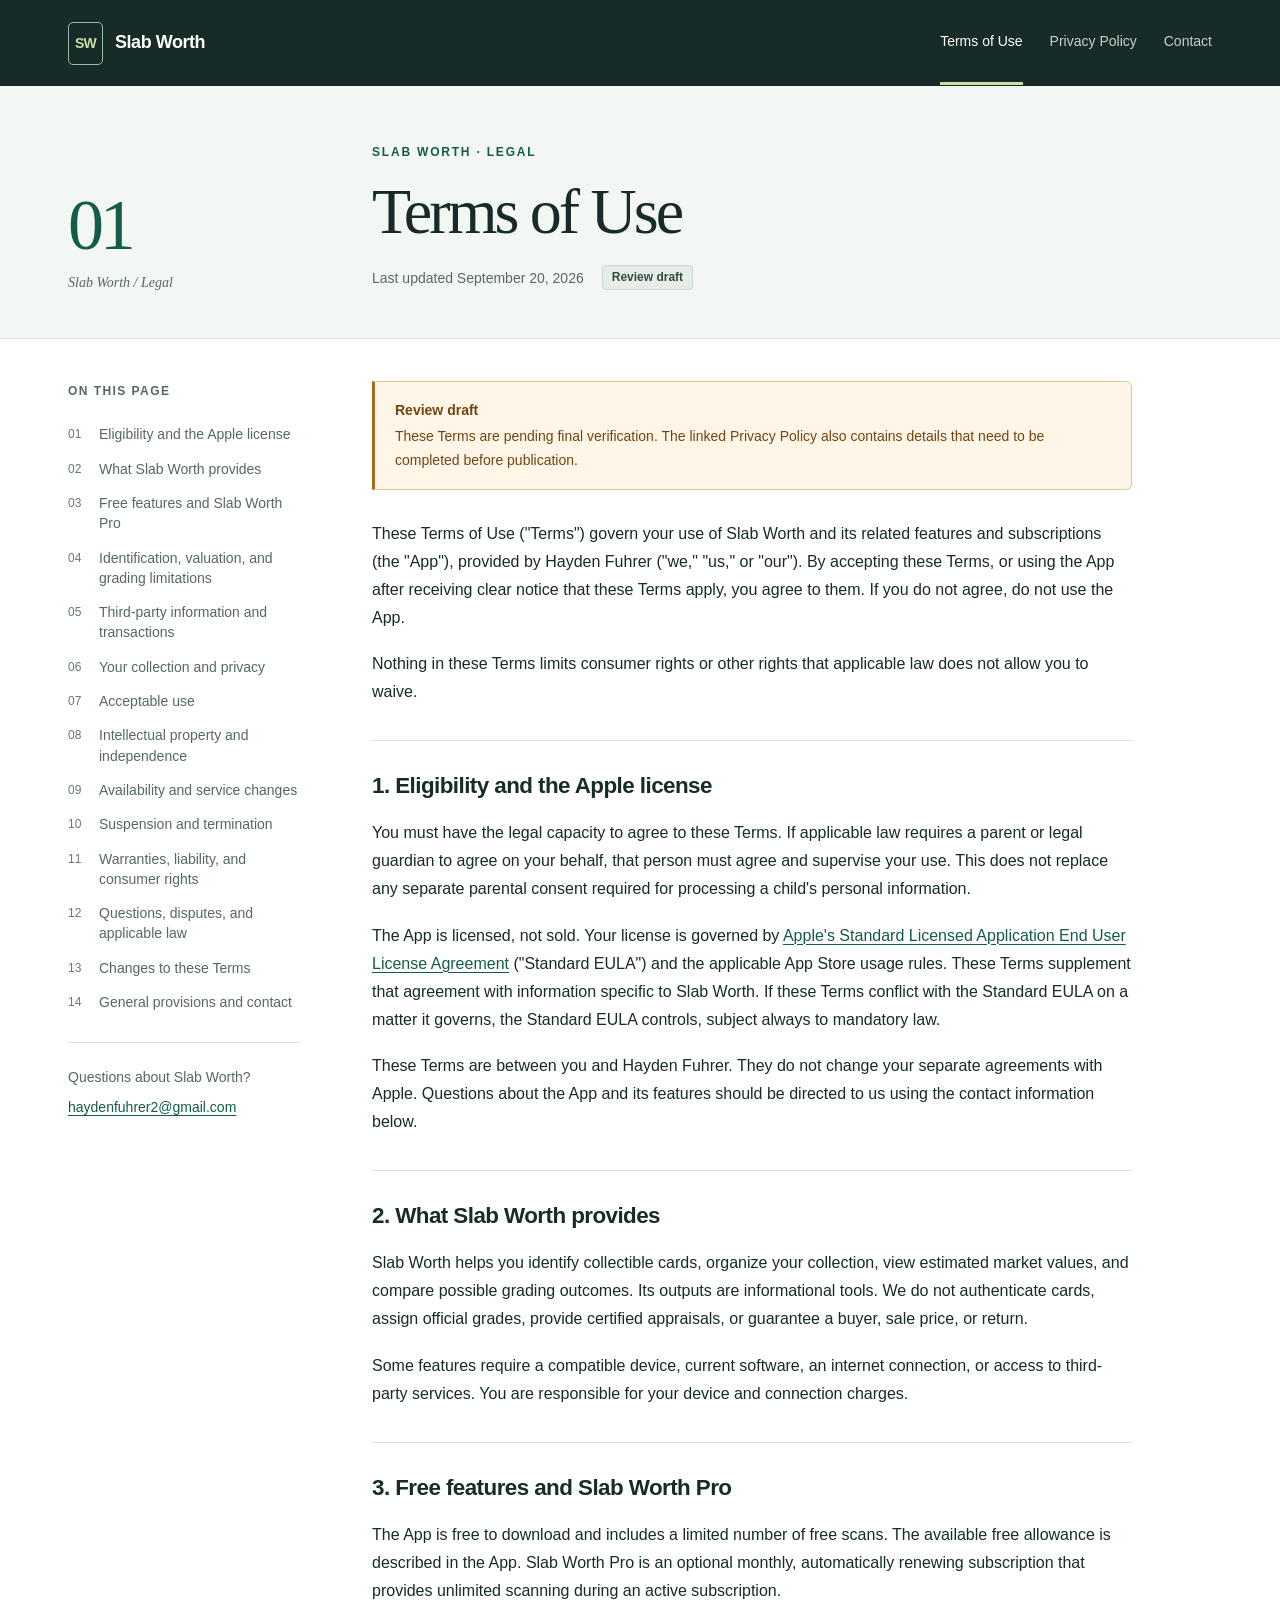
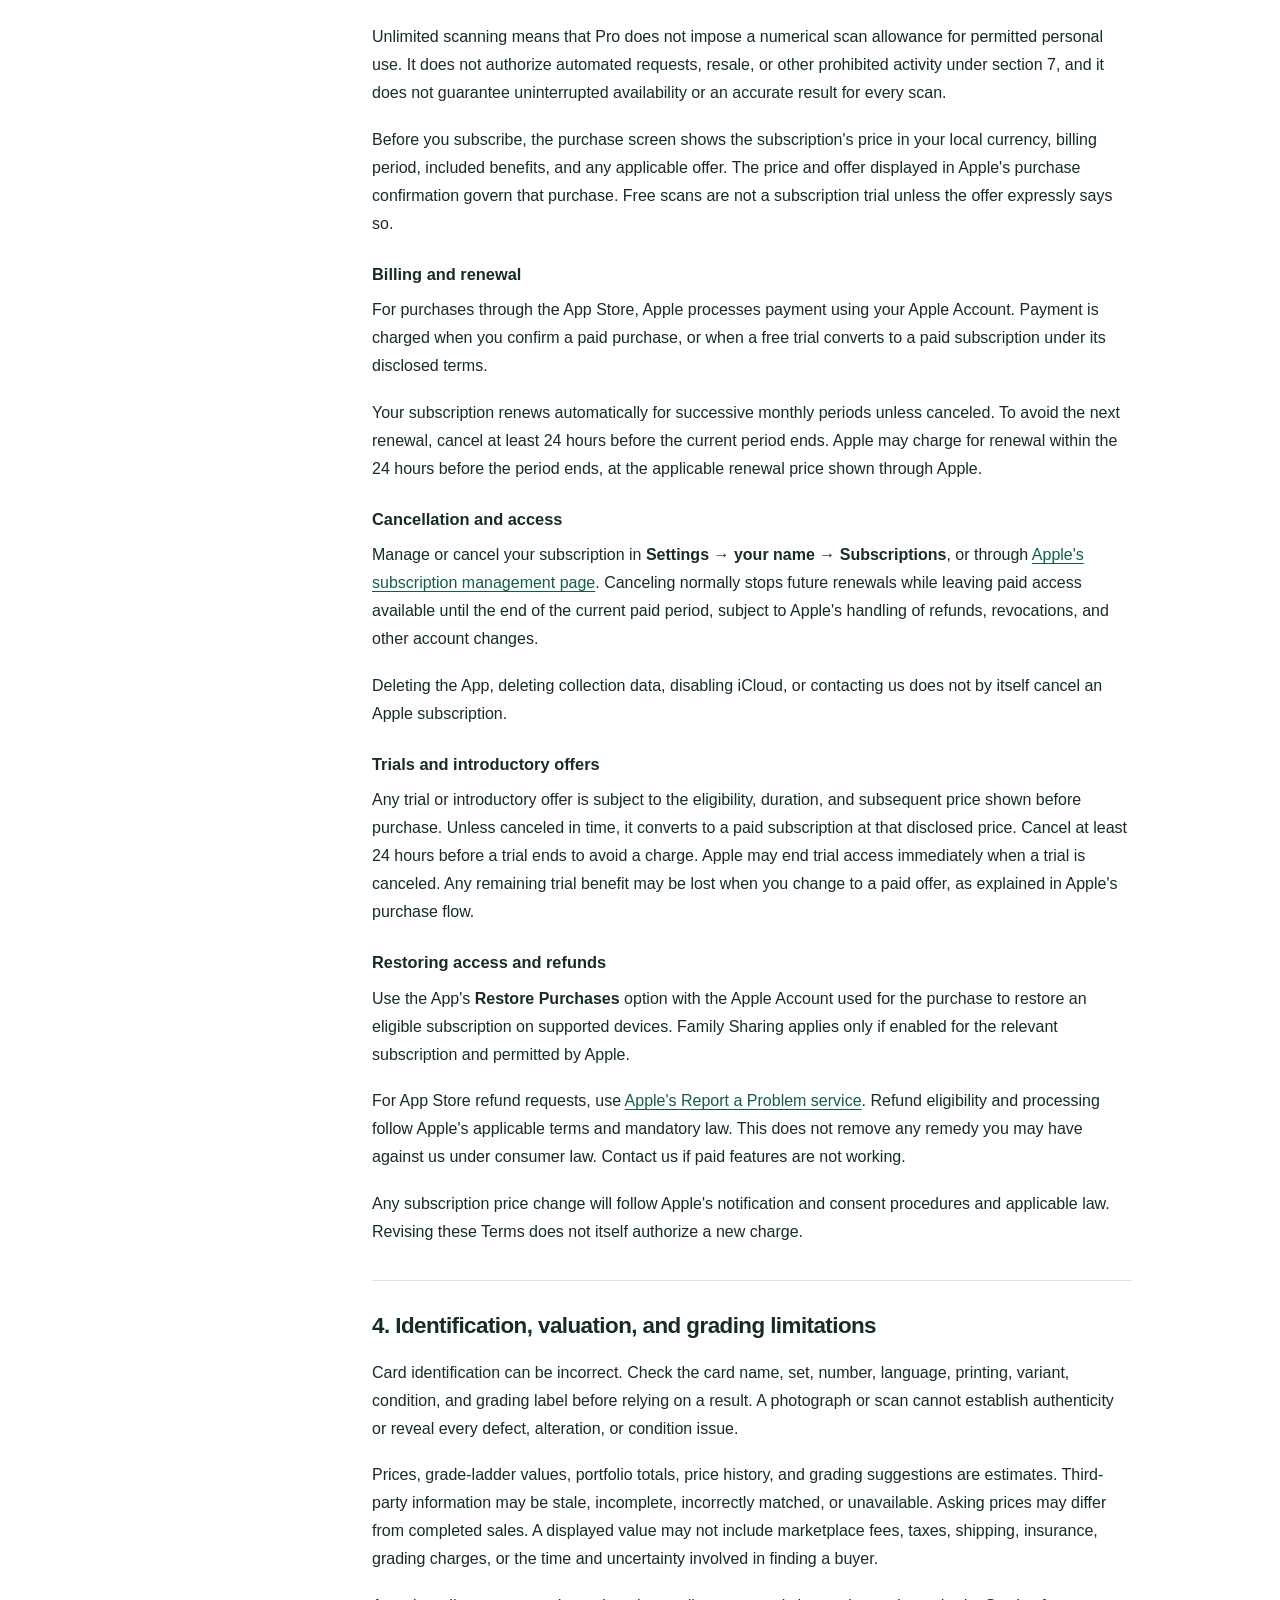
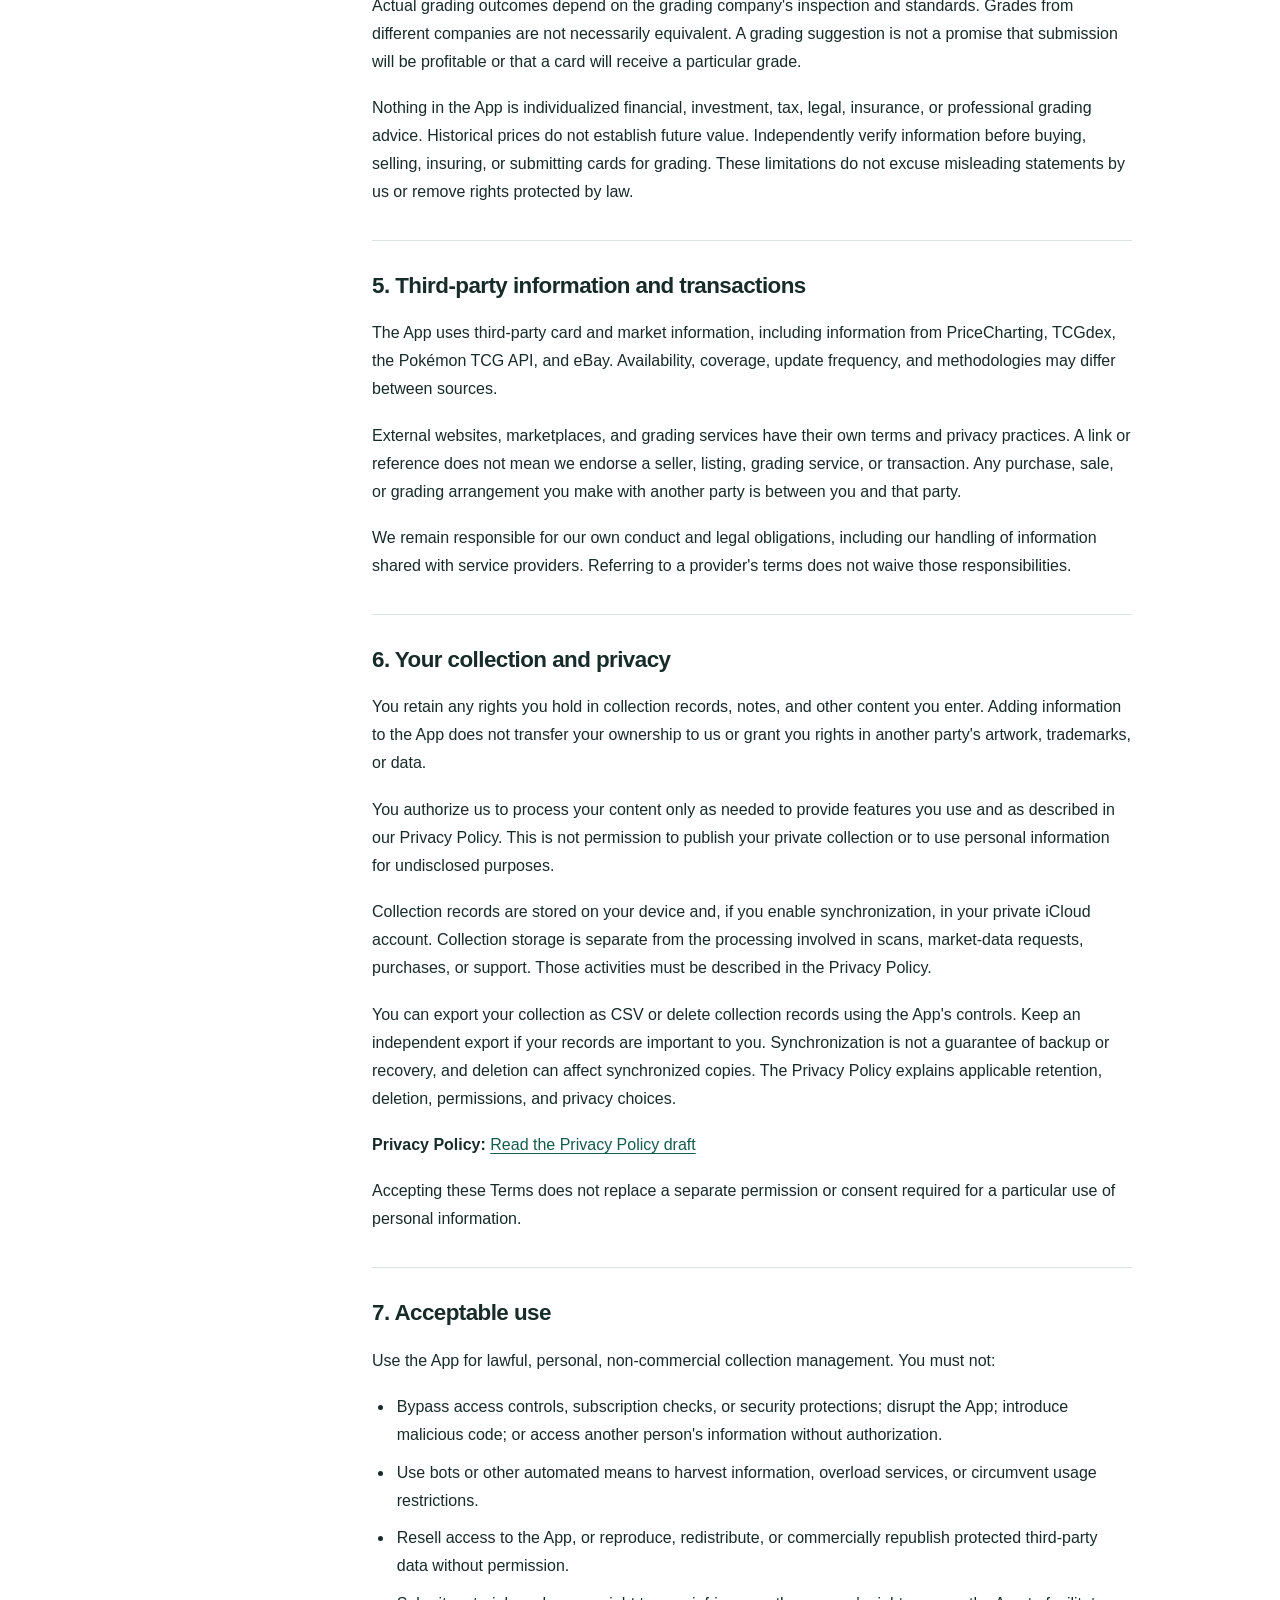
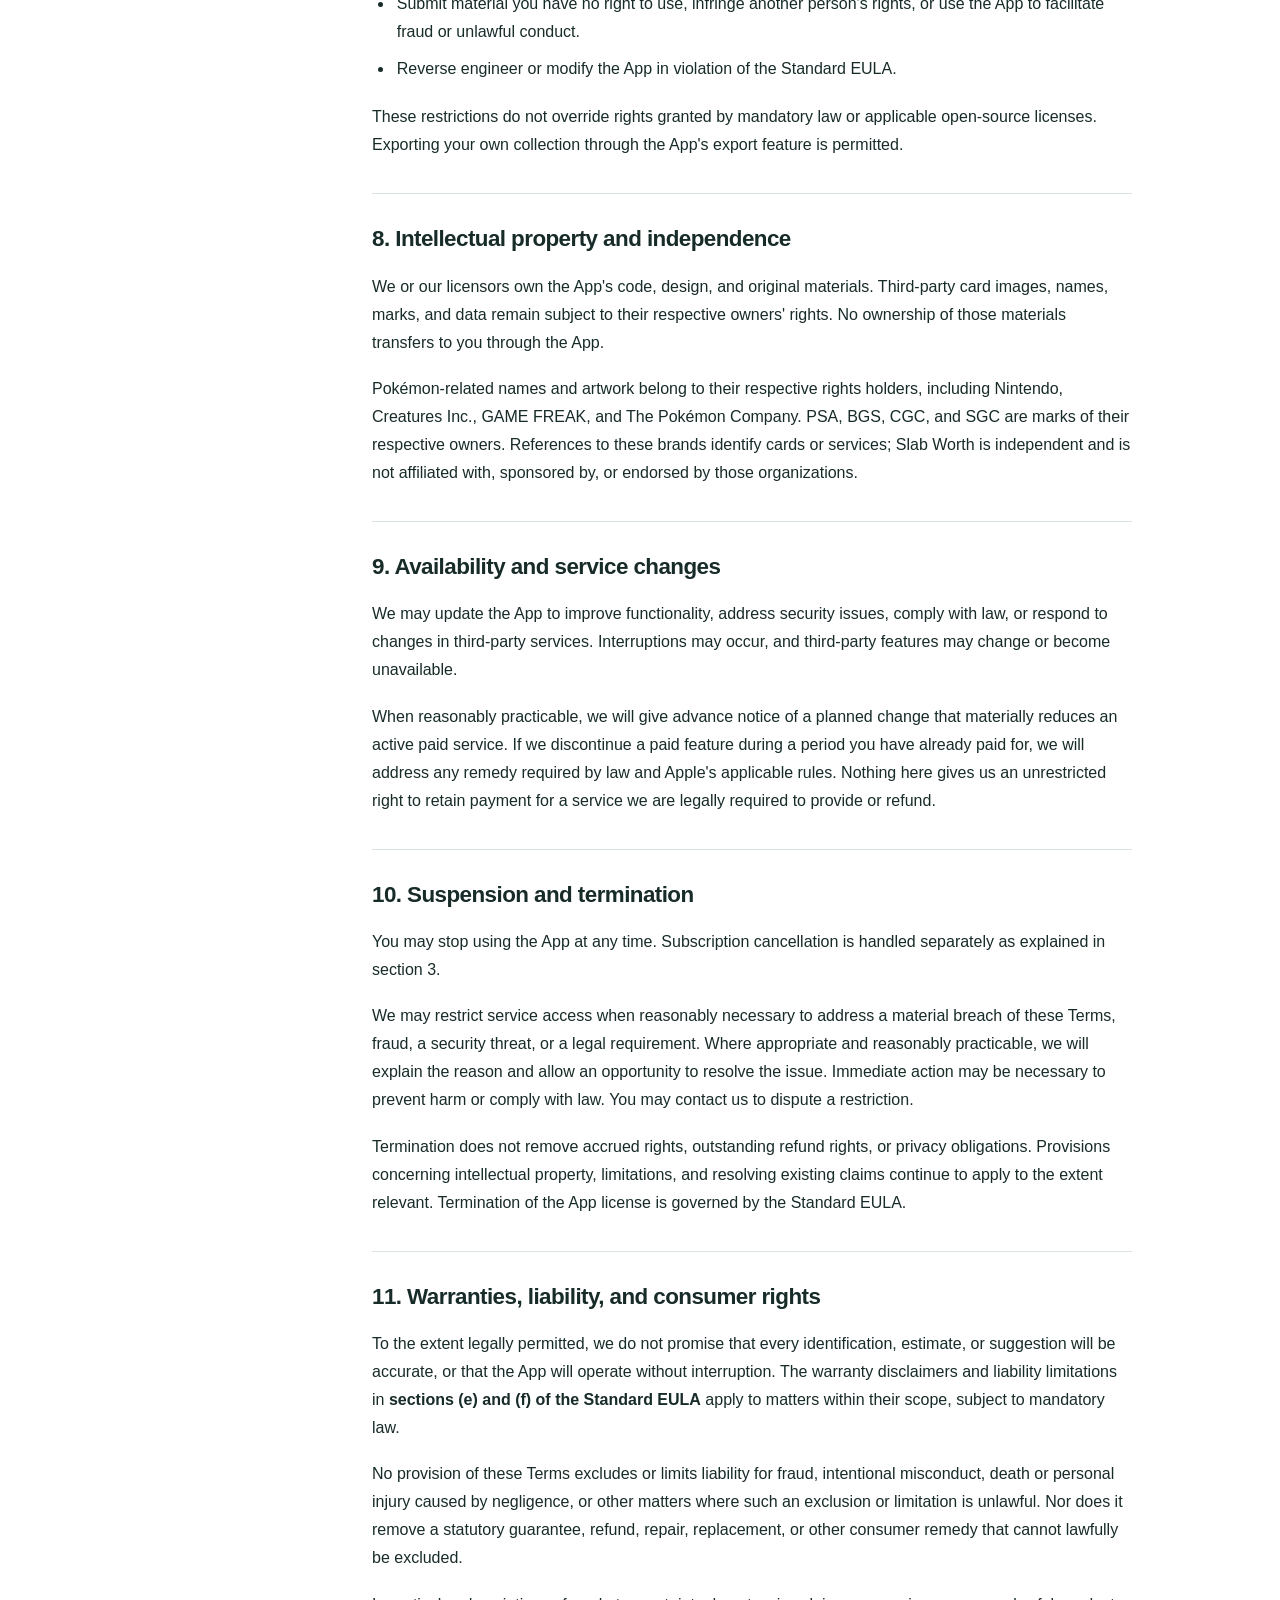
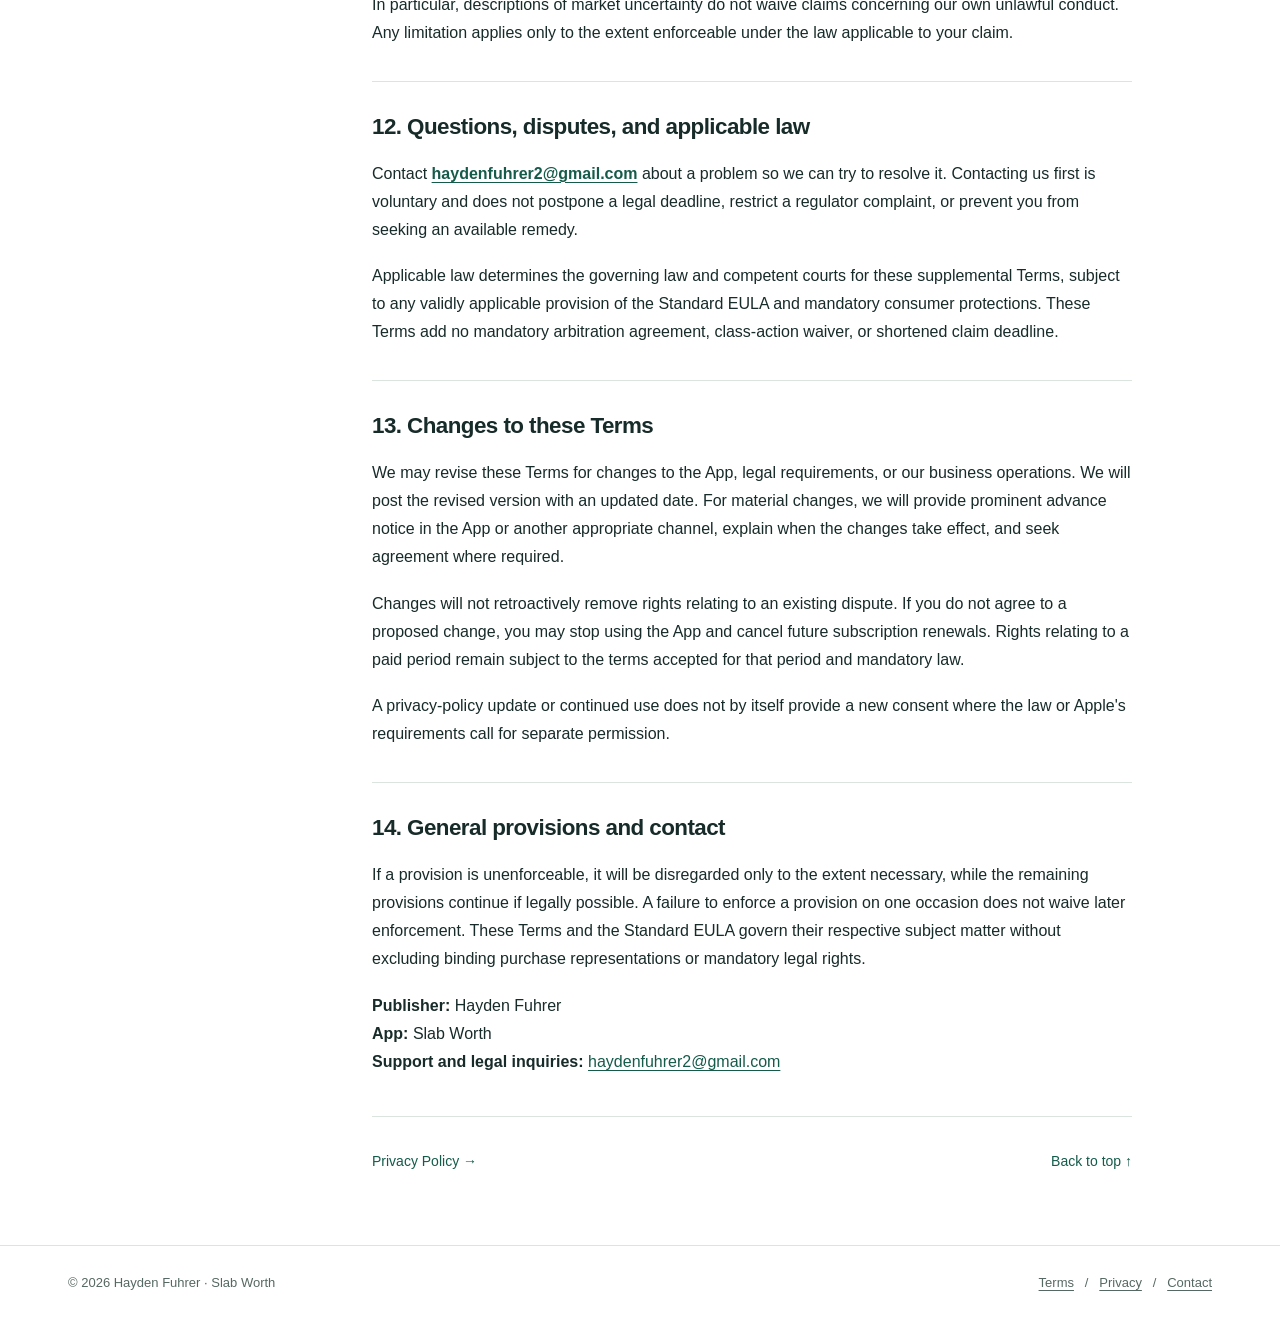
==== index.html @ dbf0f09d "Add files via upload" ====
<!doctype html>
<html lang="en">
<head>
  <meta charset="utf-8">
  <meta name="viewport" content="width=device-width, initial-scale=1">
  <meta name="description" content="Slab Worth Terms of Use — review draft. Read the app’s legal terms and privacy information.">
  <meta name="robots" content="noindex, follow">
  <meta name="theme-color" content="#172b29">
  <meta name="referrer" content="strict-origin-when-cross-origin">
  <title>Terms of Use · Slab Worth</title>
  <link rel="icon" type="image/svg+xml" href="data:image/svg+xml,%3Csvg%20xmlns%3D%22http%3A%2F%2Fwww.w3.org%2F2000%2Fsvg%22%20viewBox%3D%220%200%2064%2064%22%3E%3Crect%20width%3D%2264%22%20height%3D%2264%22%20rx%3D%2212%22%20fill%3D%22%23172b29%22%2F%3E%3Crect%20x%3D%2216%22%20y%3D%229%22%20width%3D%2232%22%20height%3D%2246%22%20rx%3D%225%22%20fill%3D%22none%22%20stroke%3D%22%23c5e1a4%22%20stroke-width%3D%223%22%2F%3E%3Cpath%20d%3D%22M25%2025h14M25%2032h14M25%2039h8%22%20stroke%3D%22%23c5e1a4%22%20stroke-width%3D%223%22%20stroke-linecap%3D%22round%22%2F%3E%3C%2Fsvg%3E">
  <link rel="stylesheet" href="styles.css">
</head>
<body id="top">
  <a class="skip" href="#document">Skip to document</a>
  <header class="topbar">
    <div class="shell">
      <a class="brand" href="index.html" aria-label="Slab Worth legal home"><span class="brand-mark" aria-hidden="true">SW</span>Slab Worth</a>
      <nav class="topnav" aria-label="Legal documents">
        <a href="index.html" aria-current="page">Terms of Use</a>
        <a href="privacy.html">Privacy Policy</a>
        <a href="mailto:haydenfuhrer2@gmail.com">Contact</a>
      </nav>
    </div>
  </header>
  <div class="masthead">
    <div class="shell">
      <div class="masthead-index" aria-hidden="true">01<span>Slab Worth / Legal</span></div>
      <div>
        <p class="eyebrow">Slab Worth · Legal</p>
        <h1>Terms of Use</h1>
        <div class="meta"><span>Last updated <time datetime="2026-09-20">September 20, 2026</time></span><span class="badge">Review draft</span></div>
      </div>
    </div>
  </div>
  <div class="shell layout">
    <aside class="sidebar" aria-label="Document navigation">
      <p class="side-title">On this page</p>
      <nav aria-label="Table of contents"><ol class="contents"><li><a href="#1-eligibility-and-the-apple-license"><span class="number">01</span><span>Eligibility and the Apple license</span></a></li><li><a href="#2-what-slab-worth-provides"><span class="number">02</span><span>What Slab Worth provides</span></a></li><li><a href="#3-free-features-and-slab-worth-pro"><span class="number">03</span><span>Free features and Slab Worth Pro</span></a></li><li><a href="#4-identification-valuation-and-grading-limitations"><span class="number">04</span><span>Identification, valuation, and grading limitations</span></a></li><li><a href="#5-third-party-information-and-transactions"><span class="number">05</span><span>Third-party information and transactions</span></a></li><li><a href="#6-your-collection-and-privacy"><span class="number">06</span><span>Your collection and privacy</span></a></li><li><a href="#7-acceptable-use"><span class="number">07</span><span>Acceptable use</span></a></li><li><a href="#8-intellectual-property-and-independence"><span class="number">08</span><span>Intellectual property and independence</span></a></li><li><a href="#9-availability-and-service-changes"><span class="number">09</span><span>Availability and service changes</span></a></li><li><a href="#10-suspension-and-termination"><span class="number">10</span><span>Suspension and termination</span></a></li><li><a href="#11-warranties-liability-and-consumer-rights"><span class="number">11</span><span>Warranties, liability, and consumer rights</span></a></li><li><a href="#12-questions-disputes-and-applicable-law"><span class="number">12</span><span>Questions, disputes, and applicable law</span></a></li><li><a href="#13-changes-to-these-terms"><span class="number">13</span><span>Changes to these Terms</span></a></li><li><a href="#14-general-provisions-and-contact"><span class="number">14</span><span>General provisions and contact</span></a></li></ol></nav>
      <div class="side-contact"><p>Questions about Slab Worth?</p><a href="mailto:haydenfuhrer2@gmail.com">haydenfuhrer2@gmail.com</a></div>
    </aside>
    <main class="document" id="document" tabindex="-1">
      <div class="notice" role="note"><strong>Review draft</strong>These Terms are pending final verification. The linked Privacy Policy also contains details that need to be completed before publication.</div>
      <details class="mobile-contents"><summary>On this page</summary><nav aria-label="Mobile table of contents"><ol class="contents"><li><a href="#1-eligibility-and-the-apple-license"><span class="number">01</span><span>Eligibility and the Apple license</span></a></li><li><a href="#2-what-slab-worth-provides"><span class="number">02</span><span>What Slab Worth provides</span></a></li><li><a href="#3-free-features-and-slab-worth-pro"><span class="number">03</span><span>Free features and Slab Worth Pro</span></a></li><li><a href="#4-identification-valuation-and-grading-limitations"><span class="number">04</span><span>Identification, valuation, and grading limitations</span></a></li><li><a href="#5-third-party-information-and-transactions"><span class="number">05</span><span>Third-party information and transactions</span></a></li><li><a href="#6-your-collection-and-privacy"><span class="number">06</span><span>Your collection and privacy</span></a></li><li><a href="#7-acceptable-use"><span class="number">07</span><span>Acceptable use</span></a></li><li><a href="#8-intellectual-property-and-independence"><span class="number">08</span><span>Intellectual property and independence</span></a></li><li><a href="#9-availability-and-service-changes"><span class="number">09</span><span>Availability and service changes</span></a></li><li><a href="#10-suspension-and-termination"><span class="number">10</span><span>Suspension and termination</span></a></li><li><a href="#11-warranties-liability-and-consumer-rights"><span class="number">11</span><span>Warranties, liability, and consumer rights</span></a></li><li><a href="#12-questions-disputes-and-applicable-law"><span class="number">12</span><span>Questions, disputes, and applicable law</span></a></li><li><a href="#13-changes-to-these-terms"><span class="number">13</span><span>Changes to these Terms</span></a></li><li><a href="#14-general-provisions-and-contact"><span class="number">14</span><span>General provisions and contact</span></a></li></ol></nav></details>
      <p>These Terms of Use (&quot;Terms&quot;) govern your use of Slab Worth and its related features and subscriptions (the &quot;App&quot;), provided by Hayden Fuhrer (&quot;we,&quot; &quot;us,&quot; or &quot;our&quot;). By accepting these Terms, or using the App after receiving clear notice that these Terms apply, you agree to them. If you do not agree, do not use the App.</p>
<p>Nothing in these Terms limits consumer rights or other rights that applicable law does not allow you to waive.</p>
<h2 id="1-eligibility-and-the-apple-license">1. Eligibility and the Apple license</h2>
<p>You must have the legal capacity to agree to these Terms. If applicable law requires a parent or legal guardian to agree on your behalf, that person must agree and supervise your use. This does not replace any separate parental consent required for processing a child&#x27;s personal information.</p>
<p>The App is licensed, not sold. Your license is governed by <a href="https://www.apple.com/legal/internet-services/itunes/dev/stdeula/">Apple&#x27;s Standard Licensed Application End User License Agreement</a> (&quot;Standard EULA&quot;) and the applicable App Store usage rules. These Terms supplement that agreement with information specific to Slab Worth. If these Terms conflict with the Standard EULA on a matter it governs, the Standard EULA controls, subject always to mandatory law.</p>
<p>These Terms are between you and Hayden Fuhrer. They do not change your separate agreements with Apple. Questions about the App and its features should be directed to us using the contact information below.</p>
<h2 id="2-what-slab-worth-provides">2. What Slab Worth provides</h2>
<p>Slab Worth helps you identify collectible cards, organize your collection, view estimated market values, and compare possible grading outcomes. Its outputs are informational tools. We do not authenticate cards, assign official grades, provide certified appraisals, or guarantee a buyer, sale price, or return.</p>
<p>Some features require a compatible device, current software, an internet connection, or access to third-party services. You are responsible for your device and connection charges.</p>
<h2 id="3-free-features-and-slab-worth-pro">3. Free features and Slab Worth Pro</h2>
<p>The App is free to download and includes a limited number of free scans. The available free allowance is described in the App. Slab Worth Pro is an optional monthly, automatically renewing subscription that provides unlimited scanning during an active subscription.</p>
<p>Unlimited scanning means that Pro does not impose a numerical scan allowance for permitted personal use. It does not authorize automated requests, resale, or other prohibited activity under section 7, and it does not guarantee uninterrupted availability or an accurate result for every scan.</p>
<p>Before you subscribe, the purchase screen shows the subscription&#x27;s price in your local currency, billing period, included benefits, and any applicable offer. The price and offer displayed in Apple&#x27;s purchase confirmation govern that purchase. Free scans are not a subscription trial unless the offer expressly says so.</p>
<h3>Billing and renewal</h3>
<p>For purchases through the App Store, Apple processes payment using your Apple Account. Payment is charged when you confirm a paid purchase, or when a free trial converts to a paid subscription under its disclosed terms.</p>
<p>Your subscription renews automatically for successive monthly periods unless canceled. To avoid the next renewal, cancel at least 24 hours before the current period ends. Apple may charge for renewal within the 24 hours before the period ends, at the applicable renewal price shown through Apple.</p>
<h3>Cancellation and access</h3>
<p>Manage or cancel your subscription in <strong>Settings → your name → Subscriptions</strong>, or through <a href="https://apps.apple.com/account/subscriptions">Apple&#x27;s subscription management page</a>. Canceling normally stops future renewals while leaving paid access available until the end of the current paid period, subject to Apple&#x27;s handling of refunds, revocations, and other account changes.</p>
<p>Deleting the App, deleting collection data, disabling iCloud, or contacting us does not by itself cancel an Apple subscription.</p>
<h3>Trials and introductory offers</h3>
<p>Any trial or introductory offer is subject to the eligibility, duration, and subsequent price shown before purchase. Unless canceled in time, it converts to a paid subscription at that disclosed price. Cancel at least 24 hours before a trial ends to avoid a charge. Apple may end trial access immediately when a trial is canceled. Any remaining trial benefit may be lost when you change to a paid offer, as explained in Apple&#x27;s purchase flow.</p>
<h3>Restoring access and refunds</h3>
<p>Use the App&#x27;s <strong>Restore Purchases</strong> option with the Apple Account used for the purchase to restore an eligible subscription on supported devices. Family Sharing applies only if enabled for the relevant subscription and permitted by Apple.</p>
<p>For App Store refund requests, use <a href="https://reportaproblem.apple.com/">Apple&#x27;s Report a Problem service</a>. Refund eligibility and processing follow Apple&#x27;s applicable terms and mandatory law. This does not remove any remedy you may have against us under consumer law. Contact us if paid features are not working.</p>
<p>Any subscription price change will follow Apple&#x27;s notification and consent procedures and applicable law. Revising these Terms does not itself authorize a new charge.</p>
<h2 id="4-identification-valuation-and-grading-limitations">4. Identification, valuation, and grading limitations</h2>
<p>Card identification can be incorrect. Check the card name, set, number, language, printing, variant, condition, and grading label before relying on a result. A photograph or scan cannot establish authenticity or reveal every defect, alteration, or condition issue.</p>
<p>Prices, grade-ladder values, portfolio totals, price history, and grading suggestions are estimates. Third-party information may be stale, incomplete, incorrectly matched, or unavailable. Asking prices may differ from completed sales. A displayed value may not include marketplace fees, taxes, shipping, insurance, grading charges, or the time and uncertainty involved in finding a buyer.</p>
<p>Actual grading outcomes depend on the grading company&#x27;s inspection and standards. Grades from different companies are not necessarily equivalent. A grading suggestion is not a promise that submission will be profitable or that a card will receive a particular grade.</p>
<p>Nothing in the App is individualized financial, investment, tax, legal, insurance, or professional grading advice. Historical prices do not establish future value. Independently verify information before buying, selling, insuring, or submitting cards for grading. These limitations do not excuse misleading statements by us or remove rights protected by law.</p>
<h2 id="5-third-party-information-and-transactions">5. Third-party information and transactions</h2>
<p>The App uses third-party card and market information, including information from PriceCharting, TCGdex, the Pokémon TCG API, and eBay. Availability, coverage, update frequency, and methodologies may differ between sources.</p>
<p>External websites, marketplaces, and grading services have their own terms and privacy practices. A link or reference does not mean we endorse a seller, listing, grading service, or transaction. Any purchase, sale, or grading arrangement you make with another party is between you and that party.</p>
<p>We remain responsible for our own conduct and legal obligations, including our handling of information shared with service providers. Referring to a provider&#x27;s terms does not waive those responsibilities.</p>
<h2 id="6-your-collection-and-privacy">6. Your collection and privacy</h2>
<p>You retain any rights you hold in collection records, notes, and other content you enter. Adding information to the App does not transfer your ownership to us or grant you rights in another party&#x27;s artwork, trademarks, or data.</p>
<p>You authorize us to process your content only as needed to provide features you use and as described in our Privacy Policy. This is not permission to publish your private collection or to use personal information for undisclosed purposes.</p>
<p>Collection records are stored on your device and, if you enable synchronization, in your private iCloud account. Collection storage is separate from the processing involved in scans, market-data requests, purchases, or support. Those activities must be described in the Privacy Policy.</p>
<p>You can export your collection as CSV or delete collection records using the App&#x27;s controls. Keep an independent export if your records are important to you. Synchronization is not a guarantee of backup or recovery, and deletion can affect synchronized copies. The Privacy Policy explains applicable retention, deletion, permissions, and privacy choices.</p>
<p><strong>Privacy Policy:</strong> <a href="privacy.html">Read the Privacy Policy draft</a></p>
<p>Accepting these Terms does not replace a separate permission or consent required for a particular use of personal information.</p>
<h2 id="7-acceptable-use">7. Acceptable use</h2>
<p>Use the App for lawful, personal, non-commercial collection management. You must not:</p>
<ul>
<li>Bypass access controls, subscription checks, or security protections; disrupt the App; introduce malicious code; or access another person&#x27;s information without authorization.</li>
<li>Use bots or other automated means to harvest information, overload services, or circumvent usage restrictions.</li>
<li>Resell access to the App, or reproduce, redistribute, or commercially republish protected third-party data without permission.</li>
<li>Submit material you have no right to use, infringe another person&#x27;s rights, or use the App to facilitate fraud or unlawful conduct.</li>
<li>Reverse engineer or modify the App in violation of the Standard EULA.</li>
</ul>
<p>These restrictions do not override rights granted by mandatory law or applicable open-source licenses. Exporting your own collection through the App&#x27;s export feature is permitted.</p>
<h2 id="8-intellectual-property-and-independence">8. Intellectual property and independence</h2>
<p>We or our licensors own the App&#x27;s code, design, and original materials. Third-party card images, names, marks, and data remain subject to their respective owners&#x27; rights. No ownership of those materials transfers to you through the App.</p>
<p>Pokémon-related names and artwork belong to their respective rights holders, including Nintendo, Creatures Inc., GAME FREAK, and The Pokémon Company. PSA, BGS, CGC, and SGC are marks of their respective owners. References to these brands identify cards or services; Slab Worth is independent and is not affiliated with, sponsored by, or endorsed by those organizations.</p>
<h2 id="9-availability-and-service-changes">9. Availability and service changes</h2>
<p>We may update the App to improve functionality, address security issues, comply with law, or respond to changes in third-party services. Interruptions may occur, and third-party features may change or become unavailable.</p>
<p>When reasonably practicable, we will give advance notice of a planned change that materially reduces an active paid service. If we discontinue a paid feature during a period you have already paid for, we will address any remedy required by law and Apple&#x27;s applicable rules. Nothing here gives us an unrestricted right to retain payment for a service we are legally required to provide or refund.</p>
<h2 id="10-suspension-and-termination">10. Suspension and termination</h2>
<p>You may stop using the App at any time. Subscription cancellation is handled separately as explained in section 3.</p>
<p>We may restrict service access when reasonably necessary to address a material breach of these Terms, fraud, a security threat, or a legal requirement. Where appropriate and reasonably practicable, we will explain the reason and allow an opportunity to resolve the issue. Immediate action may be necessary to prevent harm or comply with law. You may contact us to dispute a restriction.</p>
<p>Termination does not remove accrued rights, outstanding refund rights, or privacy obligations. Provisions concerning intellectual property, limitations, and resolving existing claims continue to apply to the extent relevant. Termination of the App license is governed by the Standard EULA.</p>
<h2 id="11-warranties-liability-and-consumer-rights">11. Warranties, liability, and consumer rights</h2>
<p>To the extent legally permitted, we do not promise that every identification, estimate, or suggestion will be accurate, or that the App will operate without interruption. The warranty disclaimers and liability limitations in <strong>sections (e) and (f) of the Standard EULA</strong> apply to matters within their scope, subject to mandatory law.</p>
<p>No provision of these Terms excludes or limits liability for fraud, intentional misconduct, death or personal injury caused by negligence, or other matters where such an exclusion or limitation is unlawful. Nor does it remove a statutory guarantee, refund, repair, replacement, or other consumer remedy that cannot lawfully be excluded.</p>
<p>In particular, descriptions of market uncertainty do not waive claims concerning our own unlawful conduct. Any limitation applies only to the extent enforceable under the law applicable to your claim.</p>
<h2 id="12-questions-disputes-and-applicable-law">12. Questions, disputes, and applicable law</h2>
<p>Contact <strong><a href="mailto:haydenfuhrer2@gmail.com">haydenfuhrer2@gmail.com</a></strong> about a problem so we can try to resolve it. Contacting us first is voluntary and does not postpone a legal deadline, restrict a regulator complaint, or prevent you from seeking an available remedy.</p>
<p>Applicable law determines the governing law and competent courts for these supplemental Terms, subject to any validly applicable provision of the Standard EULA and mandatory consumer protections. These Terms add no mandatory arbitration agreement, class-action waiver, or shortened claim deadline.</p>
<h2 id="13-changes-to-these-terms">13. Changes to these Terms</h2>
<p>We may revise these Terms for changes to the App, legal requirements, or our business operations. We will post the revised version with an updated date. For material changes, we will provide prominent advance notice in the App or another appropriate channel, explain when the changes take effect, and seek agreement where required.</p>
<p>Changes will not retroactively remove rights relating to an existing dispute. If you do not agree to a proposed change, you may stop using the App and cancel future subscription renewals. Rights relating to a paid period remain subject to the terms accepted for that period and mandatory law.</p>
<p>A privacy-policy update or continued use does not by itself provide a new consent where the law or Apple&#x27;s requirements call for separate permission.</p>
<h2 id="14-general-provisions-and-contact">14. General provisions and contact</h2>
<p>If a provision is unenforceable, it will be disregarded only to the extent necessary, while the remaining provisions continue if legally possible. A failure to enforce a provision on one occasion does not waive later enforcement. These Terms and the Standard EULA govern their respective subject matter without excluding binding purchase representations or mandatory legal rights.</p>
<p><strong>Publisher:</strong> Hayden Fuhrer<br> <strong>App:</strong> Slab Worth<br> <strong>Support and legal inquiries:</strong> <a href="mailto:haydenfuhrer2@gmail.com">haydenfuhrer2@gmail.com</a></p>
      <div class="page-end"><a href="privacy.html">Privacy Policy →</a><a href="#top">Back to top ↑</a></div>
    </main>
  </div>
  <footer><div class="shell"><span>© 2026 Hayden Fuhrer · Slab Worth</span><span><a href="index.html">Terms</a> &nbsp; / &nbsp; <a href="privacy.html">Privacy</a> &nbsp; / &nbsp; <a href="mailto:haydenfuhrer2@gmail.com">Contact</a></span></div></footer>
</body>
</html>
---- styles.css ----
:root { color-scheme: light; --ink:#172b29; --green:#155b49; --muted:#566863; --line:#dce4df; --paper:#fff; --soft:#f3f7f4; --amber:#744311; --amber-bg:#fff6e8; }
* { box-sizing:border-box; }
html { scroll-behavior:smooth; scroll-padding-top:2rem; }
body { margin:0; background:var(--paper); color:var(--ink); font-family:-apple-system,BlinkMacSystemFont,"Segoe UI",sans-serif; font-size:1rem; line-height:1.75; -webkit-font-smoothing:antialiased; }
a { color:var(--green); text-underline-offset:.2em; text-decoration-thickness:1px; }
a:hover { text-decoration-thickness:2px; }
a:focus-visible,summary:focus-visible { outline:3px solid #bc721b; outline-offset:5px; border-radius:2px; }
.skip { position:fixed; top:-8rem; left:1rem; padding:.65rem 1rem; background:white; z-index:10; }
.skip:focus { top:1rem; }
.shell { max-width:1240px; padding:0 48px; margin:0 auto; }
.topbar { background:var(--ink); color:#fff; }
.topbar .shell { display:flex; align-items:center; justify-content:space-between; gap:2rem; min-height:86px; }
.brand { display:inline-flex; align-items:center; gap:12px; color:white; font-size:1.125rem; font-weight:650; letter-spacing:-.025em; text-decoration:none; }
.brand-mark { display:grid; place-items:center; width:35px; height:43px; border:1px solid #9abbab; border-radius:5px; color:#c5e1a4; font-size:.875rem; letter-spacing:-.06em; font-weight:750; }
.topnav { display:flex; flex-wrap:wrap; align-items:center; gap:27px; }
.topnav a { padding:28px 0; color:#c4d3cd; font-size:.875rem; text-decoration:none; border-bottom:3px solid transparent; }
.topnav a:hover { color:white; }
.topnav a[aria-current=page] { color:white; border-bottom-color:#c5e1a4; }
.masthead { border-bottom:1px solid var(--line); background:var(--soft); }
.masthead .shell { display:grid; grid-template-columns:240px minmax(0,1fr); column-gap:64px; padding-top:58px; padding-bottom:48px; align-items:end; }
.eyebrow { margin:0 0 16px; font-size:.75rem; line-height:1.4; font-weight:700; letter-spacing:.15em; text-transform:uppercase; color:var(--green); }
.masthead-index { color:var(--green); font-family:Georgia,serif; font-size:4.5rem; font-weight:400; line-height:1; letter-spacing:-.06em; }
.masthead-index span { display:block; margin-top:15px; color:var(--muted); font-family:inherit; font-size:.875rem; font-style:italic; letter-spacing:0; }
h1 { font-family:Georgia,"Times New Roman",serif; font-size:clamp(2.75rem,5vw,4.25rem); line-height:1.1; letter-spacing:-.045em; font-weight:400; margin:0 0 18px; }
.meta { display:flex; flex-wrap:wrap; align-items:center; gap:10px 18px; color:var(--muted); font-size:.875rem; }
.badge { display:inline-block; background:#e6ede8; border:1px solid #cbd9cf; color:#304d3d; font-size:.75rem; padding:2px 9px; line-height:1.6; border-radius:4px; font-weight:600; }
.layout { display:grid; grid-template-columns:240px minmax(0,1fr); gap:64px; padding-top:42px; padding-bottom:72px; }
.sidebar { align-self:start; position:sticky; top:28px; max-height:calc(100vh - 56px); overflow:auto; padding-right:8px; }
.side-title { margin:0 0 18px; font-size:.75rem; text-transform:uppercase; letter-spacing:.12em; font-weight:700; color:var(--muted); }
.contents { list-style:none; padding:0; margin:0; }
.contents li { margin:0 0 6px; }
.contents a { display:flex; gap:12px; padding:4px 0; font-size:.875rem; line-height:1.45; color:var(--muted); text-decoration:none; }
.contents a:hover { color:var(--green); text-decoration:underline; }
.contents .number { min-width:19px; font-variant-numeric:tabular-nums; font-size:.75rem; color:#657a70; padding-top:2px; }
.side-contact { border-top:1px solid var(--line); margin-top:26px; padding-top:22px; font-size:.875rem; }
.side-contact p { margin:0 0 5px; color:var(--muted); }
.side-contact a { overflow-wrap:anywhere; }
.document { min-width:0; max-width:760px; }
.document p { margin:0 0 1.15rem; }
.notice { padding:17px 20px; background:var(--amber-bg); border:1px solid #e4c59c; border-left:3px solid #a76823; color:var(--amber); margin:0 0 30px; border-radius:0 6px 6px 0; font-size:.875rem; line-height:1.65; }
.notice strong { display:block; margin-bottom:3px; }
.document h2 { font-size:1.4rem; line-height:1.35; letter-spacing:-.025em; padding-top:30px; border-top:1px solid var(--line); margin:34px 0 18px; font-weight:650; scroll-margin-top:28px; }
.document h3 { font-size:1.025rem; line-height:1.5; margin:24px 0 10px; font-weight:650; }
.document ul { padding-left:1.35em; margin:0 0 1.25rem; }
.document li { padding-left:.2em; margin:.6rem 0; }
.document strong { font-weight:650; }
.document a { overflow-wrap:anywhere; }
.document .editor-note { padding:15px 18px; background:var(--amber-bg); border-left:2px solid #d3af80; color:#744311; border-radius:0 4px 4px 0; font-size:.875rem; }
.editor-note::before { content:'To complete'; display:block; font-size:.75rem; text-transform:uppercase; letter-spacing:.09em; font-weight:700; margin-bottom:6px; }
.inline-note { color:#744311; background:var(--amber-bg); padding:1px 4px; box-decoration-break:clone; -webkit-box-decoration-break:clone; }
.table-wrap { width:100%; overflow-x:auto; margin:22px 0; }
table { width:100%; border-collapse:collapse; font-size:.875rem; text-align:left; }
th,td { padding:14px; border:1px solid var(--line); vertical-align:top; }
th { background:var(--soft); font-weight:650; }
td:first-child { width:31%; }
.mobile-contents { display:none; margin-bottom:24px; border:1px solid var(--line); border-radius:6px; padding:13px 16px; }
.mobile-contents summary { cursor:pointer; color:var(--green); font-size:.875rem; font-weight:650; }
.mobile-contents .contents { margin-top:16px; }
.page-end { display:flex; justify-content:space-between; align-items:center; gap:24px; padding-top:32px; margin-top:40px; border-top:1px solid var(--line); font-size:.875rem; }
.page-end a { text-decoration:none; }
.page-end a:hover { text-decoration:underline; }
footer { border-top:1px solid var(--line); padding:26px 0; color:var(--muted); font-size:.8125rem; }
footer .shell { display:flex; justify-content:space-between; flex-wrap:wrap; gap:12px; }
footer a { color:inherit; }
@media (max-width:1000px) { .shell { padding-left:32px; padding-right:32px; } .layout,.masthead .shell { grid-template-columns:205px minmax(0,1fr); gap:36px; } }
@media (max-width:760px) { .shell { padding-left:22px; padding-right:22px; } .topbar .shell { flex-wrap:wrap; gap:0; padding-top:18px; min-height:0; } .brand { font-size:1.05rem; } .brand-mark { width:30px; height:36px; } .topnav { width:100%; gap:24px; margin-top:8px; } .topnav a { padding:13px 0; } .masthead .shell { display:block; padding-top:35px; padding-bottom:30px; } .masthead-index { display:none; } .eyebrow { margin-bottom:12px; } h1 { font-size:2.8rem; margin-bottom:18px; } .layout { display:block; padding-top:25px; padding-bottom:42px; } .sidebar { display:none; } .mobile-contents { display:block; } .notice { padding:14px 16px; margin-bottom:24px; } .document h2 { font-size:1.3rem; } .page-end { align-items:flex-start; } }
@media (prefers-reduced-motion:reduce) { html { scroll-behavior:auto; } }
@media print { @page { margin:18mm; } body { font-size:10pt; line-height:1.6; color:#000; } .topbar,.sidebar,.mobile-contents,.page-end,.masthead-index,.skip { display:none!important; } .shell { max-width:none; padding:0; } .masthead { background:none; } .masthead .shell,.layout { display:block; padding:0; } .masthead .shell { padding-bottom:18px; } .layout { padding-top:20px; } h1 { font-size:30pt; } .eyebrow { font-size:9pt; } .document { max-width:none; } .document h2 { font-size:14pt; break-after:avoid; } .document h3 { break-after:avoid; } a { color:#000; } .notice,.editor-note { break-inside:avoid; } footer { margin-top:24px; font-size:9pt; } .table-wrap { overflow:visible; } th { break-after:avoid; } tr { break-inside:avoid; } }
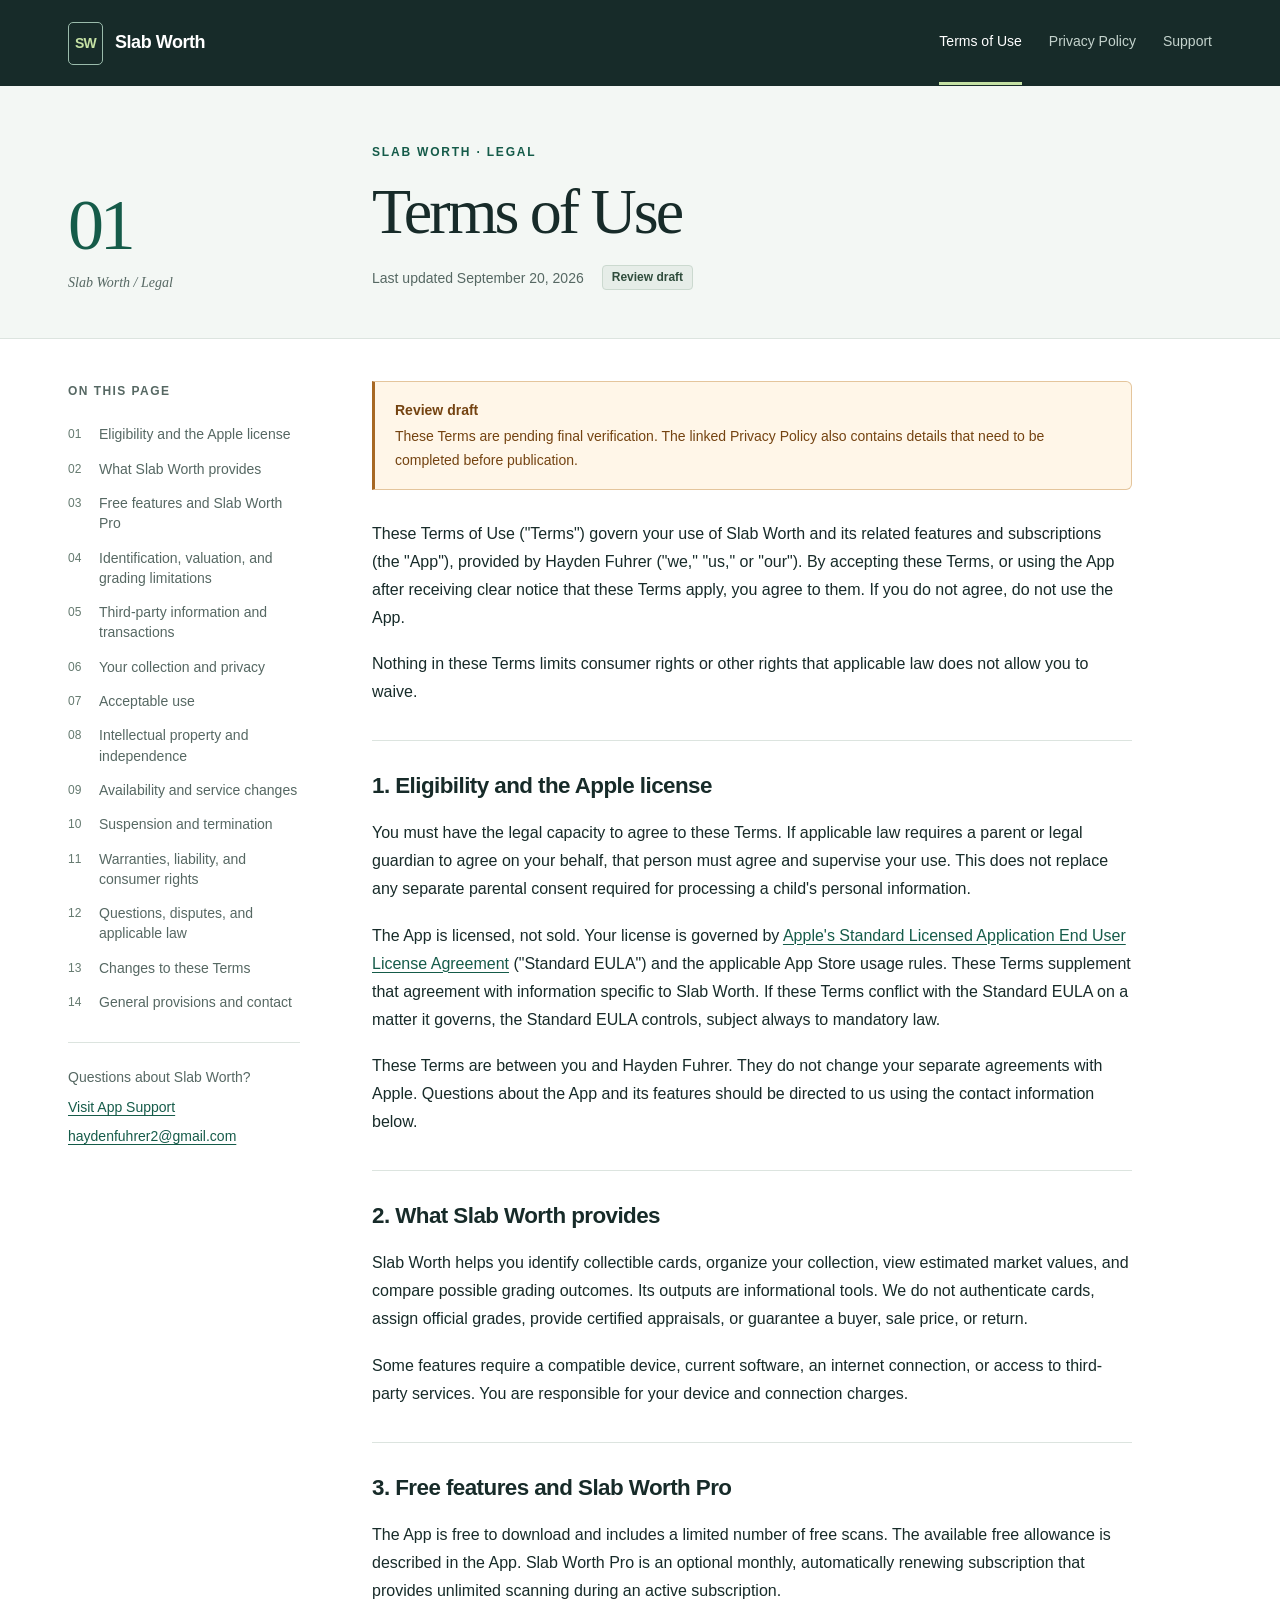
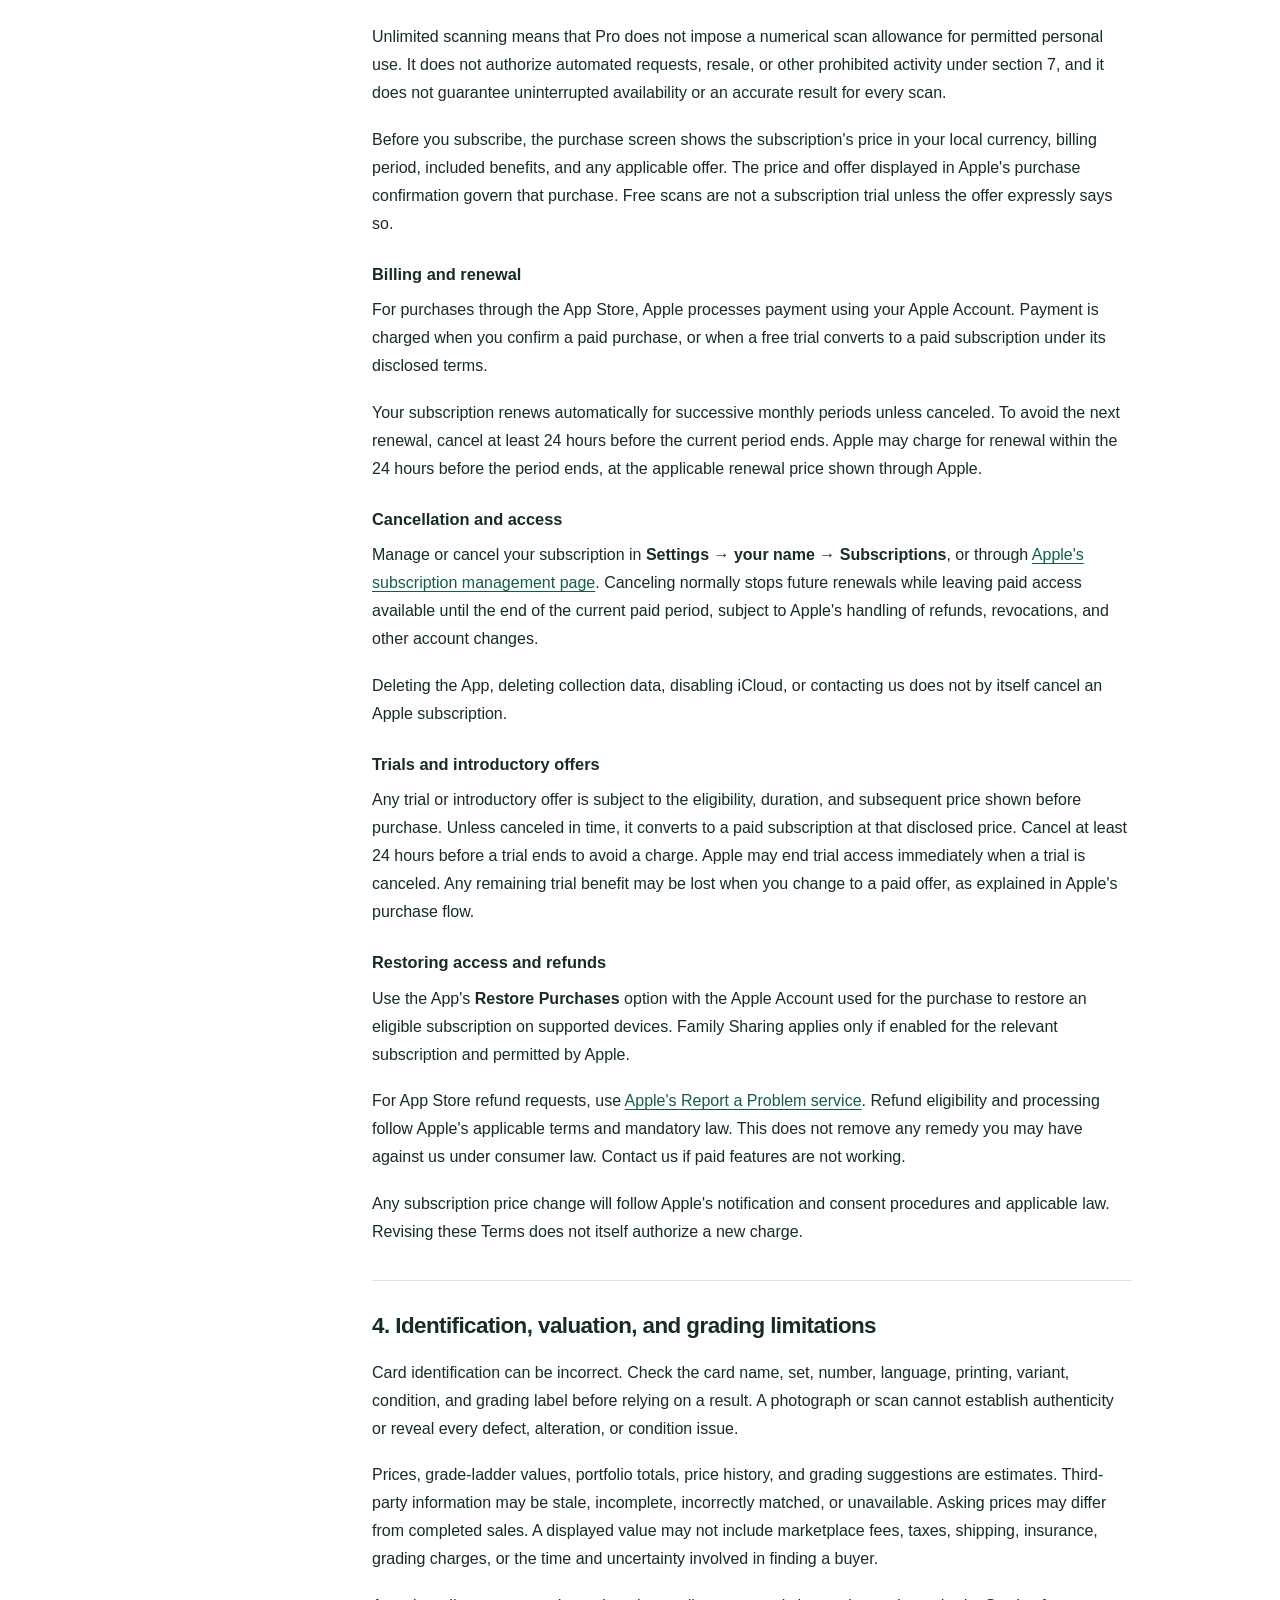
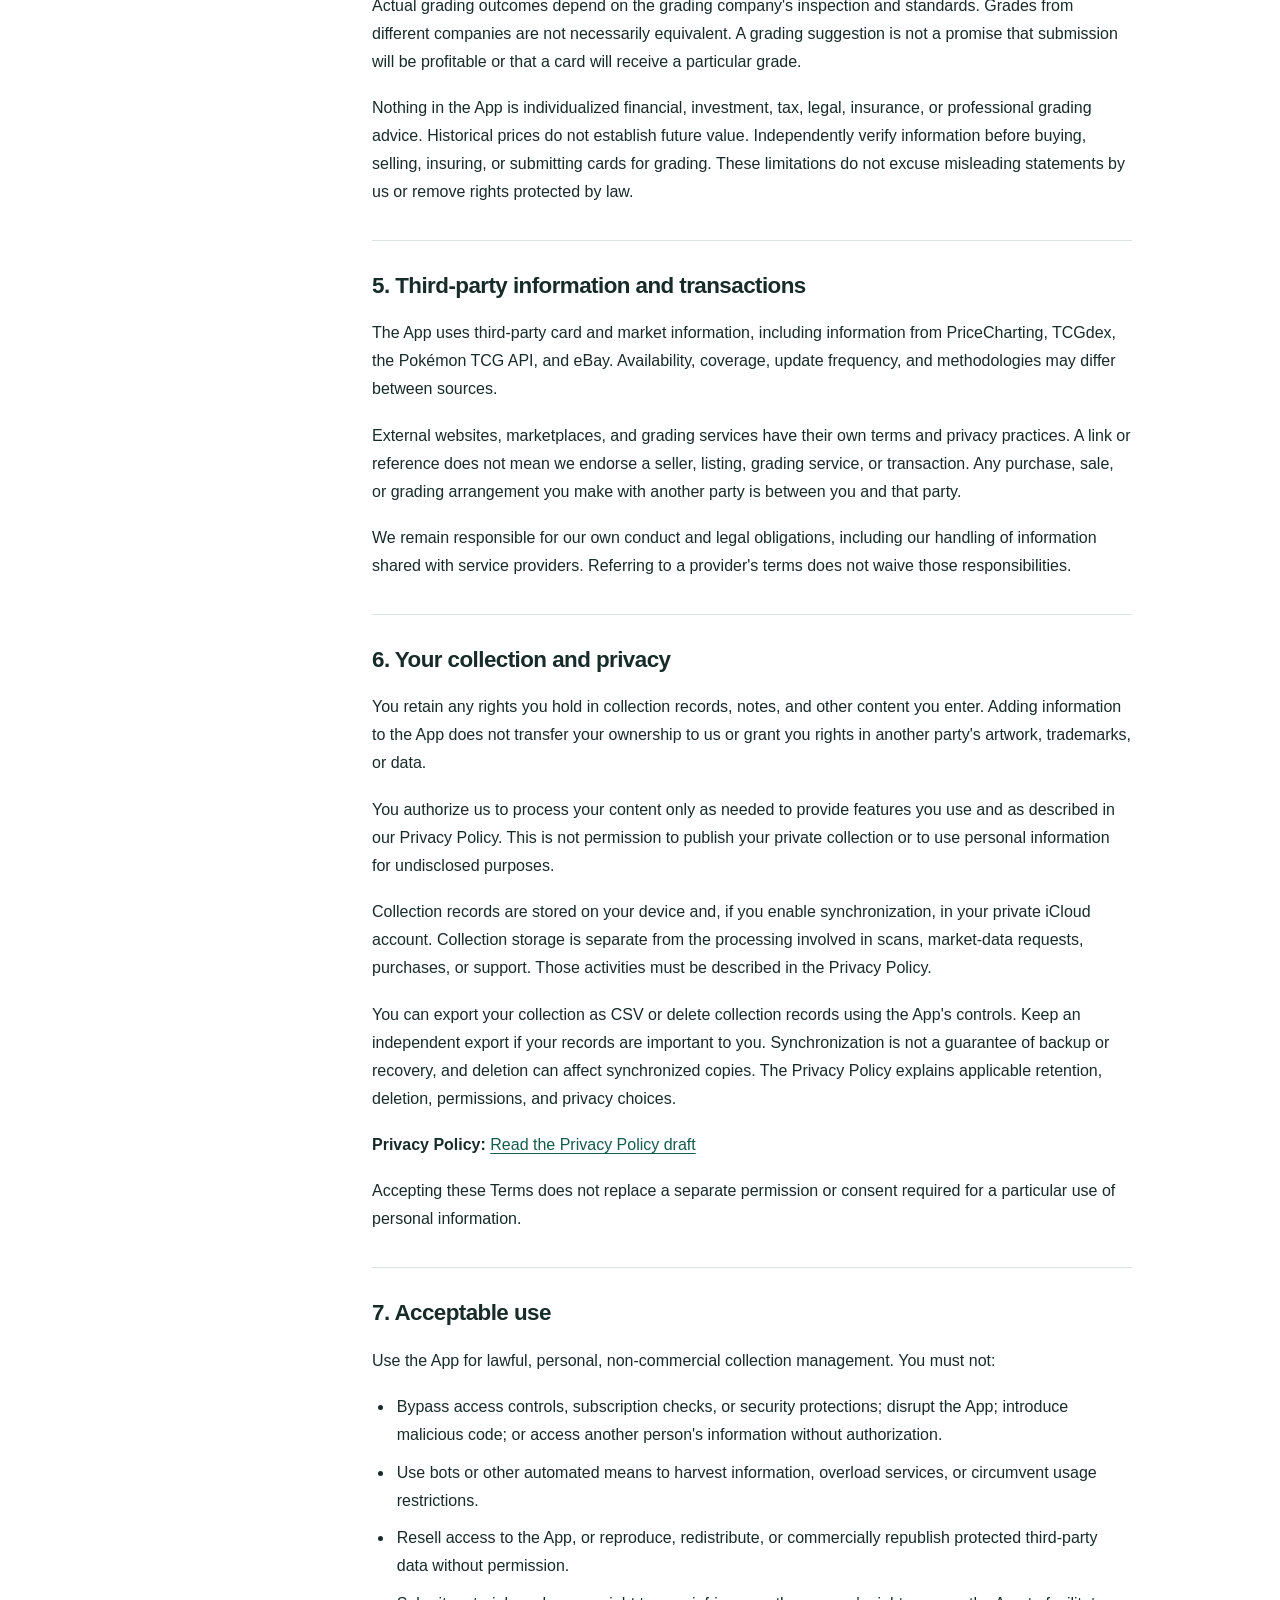
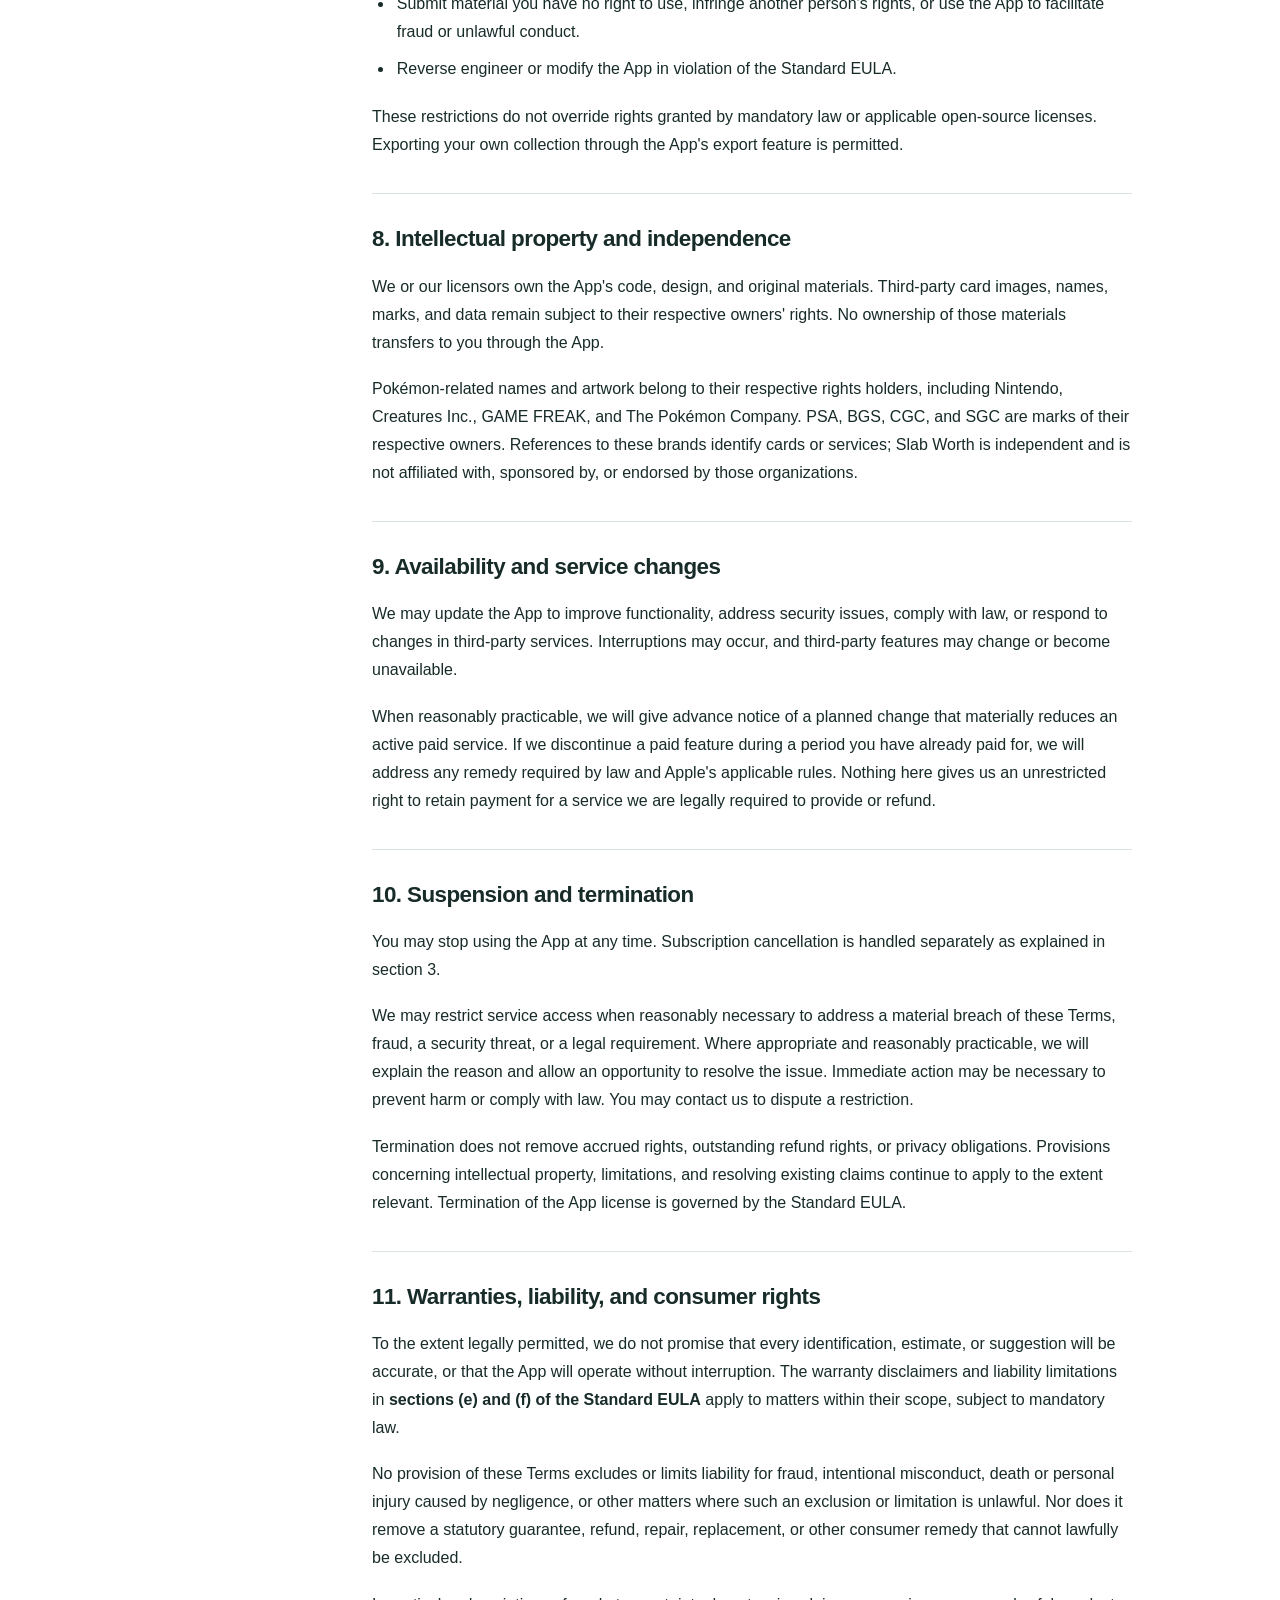
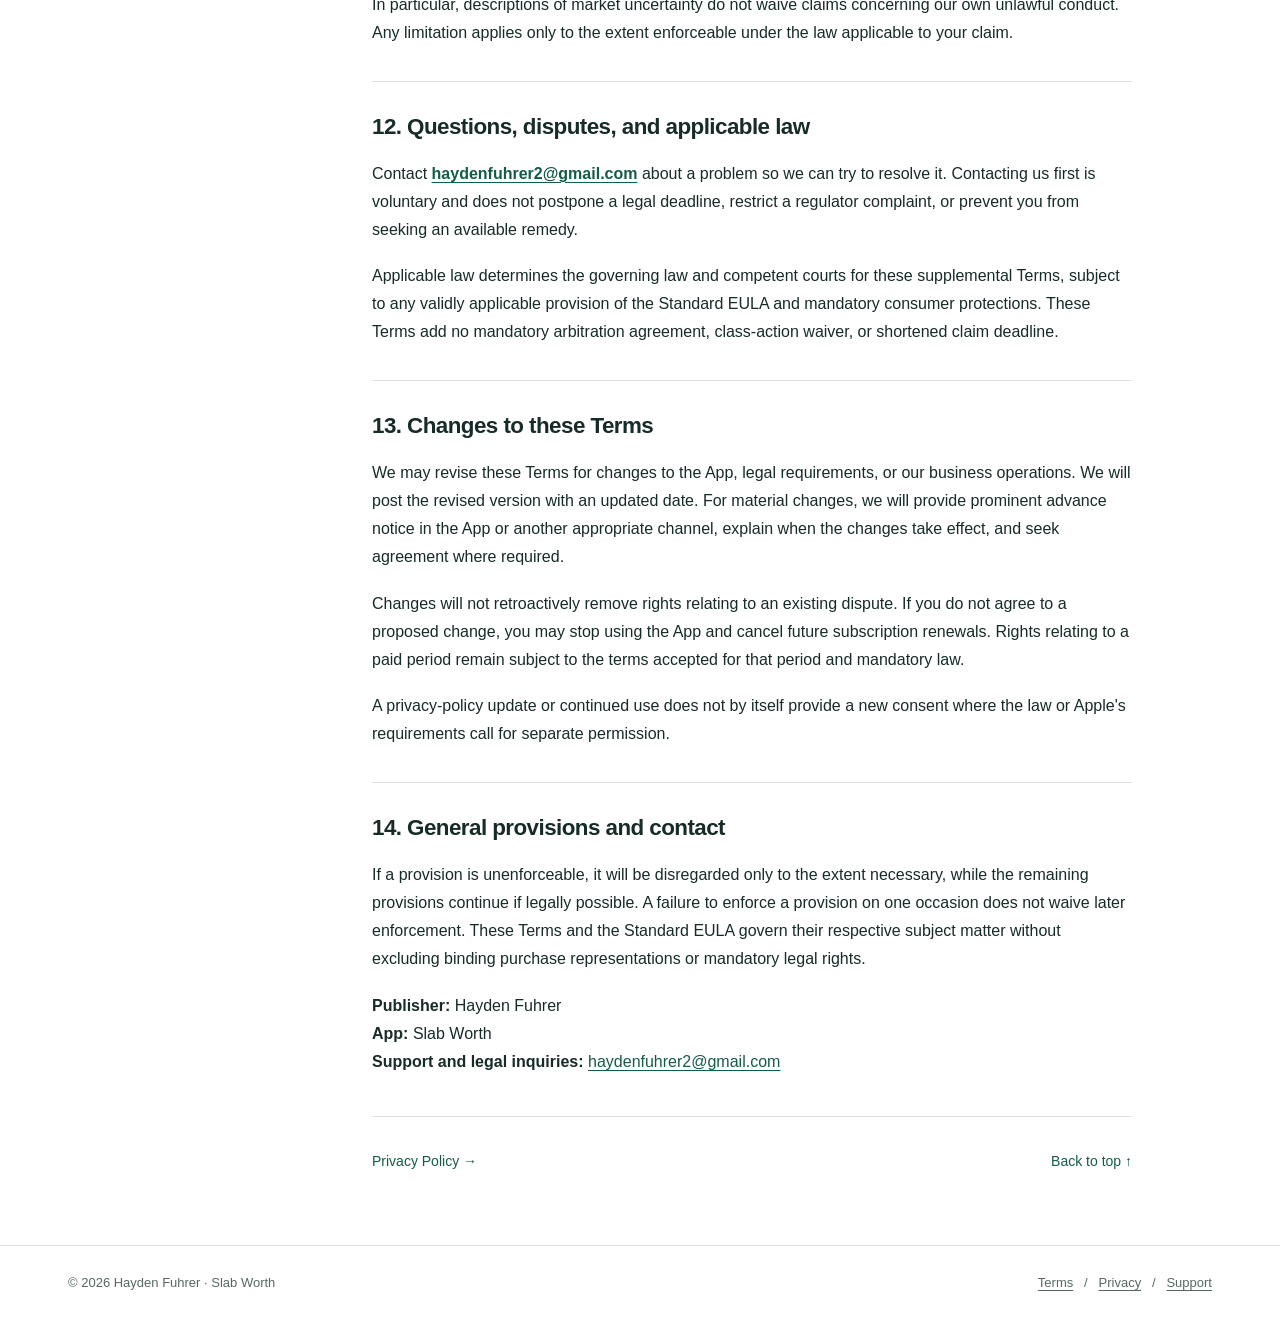
==== commit e6223465: "Add files via upload" ====
--- a/index.html
+++ b/index.html
@@ -16,10 +16,10 @@
   <header class="topbar">
     <div class="shell">
       <a class="brand" href="index.html" aria-label="Slab Worth legal home"><span class="brand-mark" aria-hidden="true">SW</span>Slab Worth</a>
-      <nav class="topnav" aria-label="Legal documents">
+      <nav class="topnav" aria-label="Site navigation">
         <a href="index.html" aria-current="page">Terms of Use</a>
         <a href="privacy.html">Privacy Policy</a>
-        <a href="mailto:haydenfuhrer2@gmail.com">Contact</a>
+        <a href="support.html">Support</a>
       </nav>
     </div>
   </header>
@@ -37,7 +37,7 @@
     <aside class="sidebar" aria-label="Document navigation">
       <p class="side-title">On this page</p>
       <nav aria-label="Table of contents"><ol class="contents"><li><a href="#1-eligibility-and-the-apple-license"><span class="number">01</span><span>Eligibility and the Apple license</span></a></li><li><a href="#2-what-slab-worth-provides"><span class="number">02</span><span>What Slab Worth provides</span></a></li><li><a href="#3-free-features-and-slab-worth-pro"><span class="number">03</span><span>Free features and Slab Worth Pro</span></a></li><li><a href="#4-identification-valuation-and-grading-limitations"><span class="number">04</span><span>Identification, valuation, and grading limitations</span></a></li><li><a href="#5-third-party-information-and-transactions"><span class="number">05</span><span>Third-party information and transactions</span></a></li><li><a href="#6-your-collection-and-privacy"><span class="number">06</span><span>Your collection and privacy</span></a></li><li><a href="#7-acceptable-use"><span class="number">07</span><span>Acceptable use</span></a></li><li><a href="#8-intellectual-property-and-independence"><span class="number">08</span><span>Intellectual property and independence</span></a></li><li><a href="#9-availability-and-service-changes"><span class="number">09</span><span>Availability and service changes</span></a></li><li><a href="#10-suspension-and-termination"><span class="number">10</span><span>Suspension and termination</span></a></li><li><a href="#11-warranties-liability-and-consumer-rights"><span class="number">11</span><span>Warranties, liability, and consumer rights</span></a></li><li><a href="#12-questions-disputes-and-applicable-law"><span class="number">12</span><span>Questions, disputes, and applicable law</span></a></li><li><a href="#13-changes-to-these-terms"><span class="number">13</span><span>Changes to these Terms</span></a></li><li><a href="#14-general-provisions-and-contact"><span class="number">14</span><span>General provisions and contact</span></a></li></ol></nav>
-      <div class="side-contact"><p>Questions about Slab Worth?</p><a href="mailto:haydenfuhrer2@gmail.com">haydenfuhrer2@gmail.com</a></div>
+      <div class="side-contact"><p>Questions about Slab Worth?</p><p><a href="support.html">Visit App Support</a></p><a href="mailto:haydenfuhrer2@gmail.com">haydenfuhrer2@gmail.com</a></div>
     </aside>
     <main class="document" id="document" tabindex="-1">
       <div class="notice" role="note"><strong>Review draft</strong>These Terms are pending final verification. The linked Privacy Policy also contains details that need to be completed before publication.</div>
@@ -120,6 +120,6 @@
       <div class="page-end"><a href="privacy.html">Privacy Policy →</a><a href="#top">Back to top ↑</a></div>
     </main>
   </div>
-  <footer><div class="shell"><span>© 2026 Hayden Fuhrer · Slab Worth</span><span><a href="index.html">Terms</a> &nbsp; / &nbsp; <a href="privacy.html">Privacy</a> &nbsp; / &nbsp; <a href="mailto:haydenfuhrer2@gmail.com">Contact</a></span></div></footer>
+  <footer><div class="shell"><span>© 2026 Hayden Fuhrer · Slab Worth</span><span><a href="index.html">Terms</a> &nbsp; / &nbsp; <a href="privacy.html">Privacy</a> &nbsp; / &nbsp; <a href="support.html">Support</a></span></div></footer>
 </body>
 </html>
--- a/styles.css
+++ b/styles.css
@@ -37,6 +37,12 @@
 .side-contact a { overflow-wrap:anywhere; }
 .document { min-width:0; max-width:760px; }
 .document p { margin:0 0 1.15rem; }
+.support-contact { background:var(--soft); border:1px solid var(--line); border-radius:8px; padding:24px; margin:0 0 30px; }
+.support-contact .eyebrow { margin-bottom:10px; }
+.support-contact p:last-child { margin-bottom:0; }
+.support-contact .support-button { display:inline-block; background:var(--green); color:white; padding:10px 18px; border-radius:5px; font-weight:600; text-decoration:none; margin:0 0 12px; }
+.support-contact .support-button:hover { background:var(--ink); }
+.support-contact .email-address { font-size:.875rem; overflow-wrap:anywhere; }
 .notice { padding:17px 20px; background:var(--amber-bg); border:1px solid #e4c59c; border-left:3px solid #a76823; color:var(--amber); margin:0 0 30px; border-radius:0 6px 6px 0; font-size:.875rem; line-height:1.65; }
 .notice strong { display:block; margin-bottom:3px; }
 .document h2 { font-size:1.4rem; line-height:1.35; letter-spacing:-.025em; padding-top:30px; border-top:1px solid var(--line); margin:34px 0 18px; font-weight:650; scroll-margin-top:28px; }
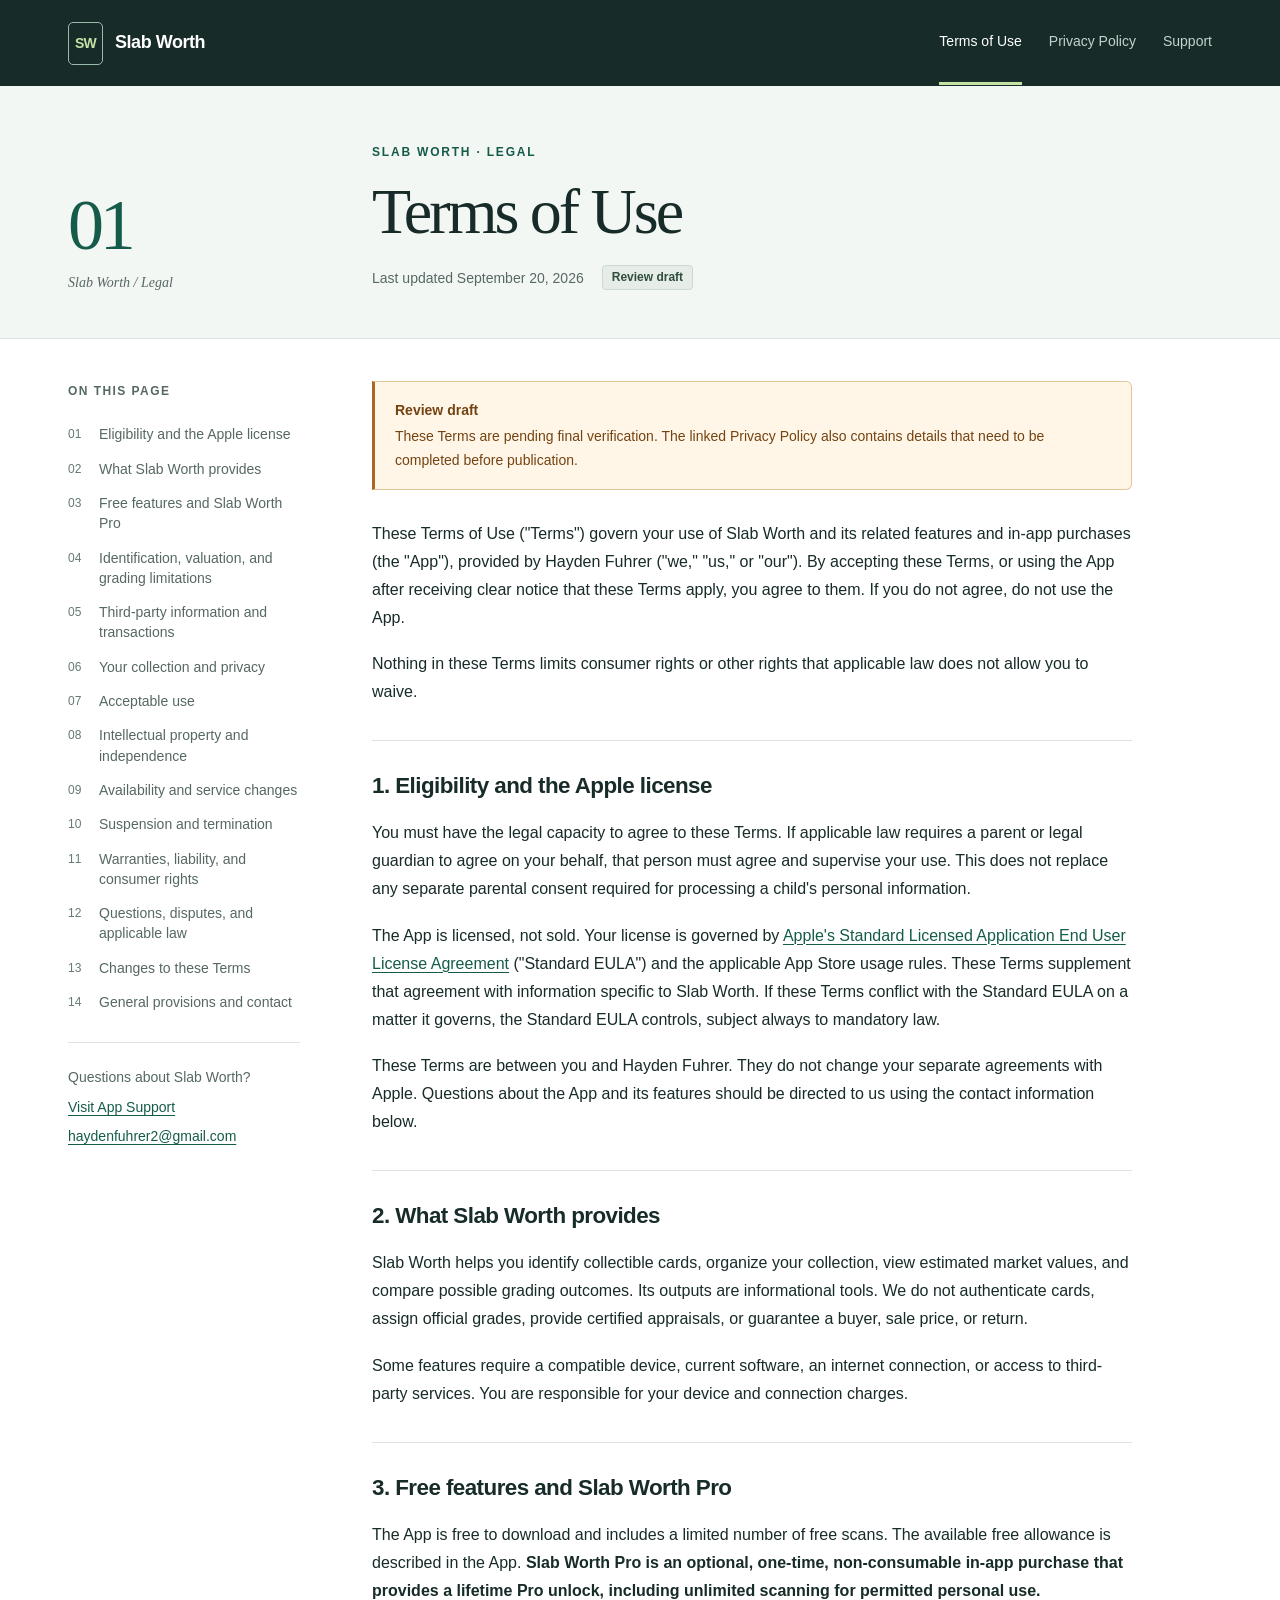
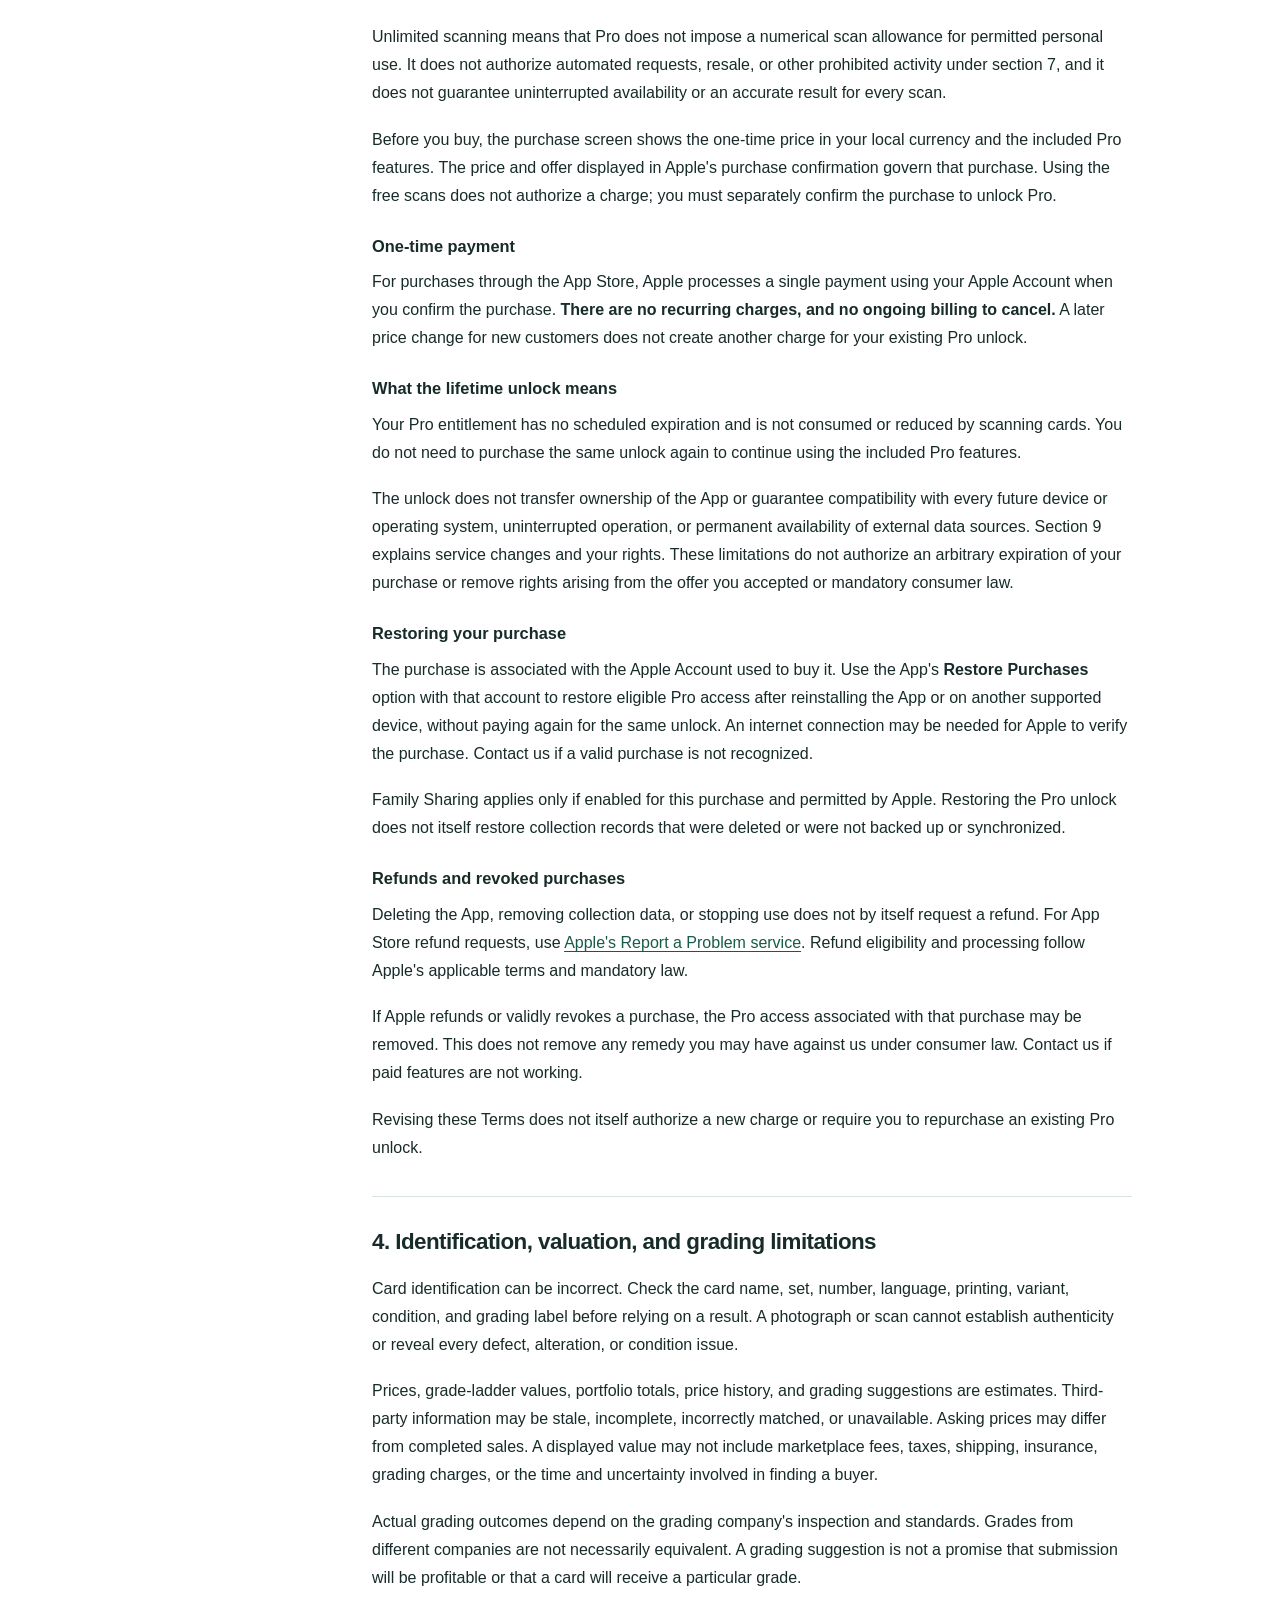
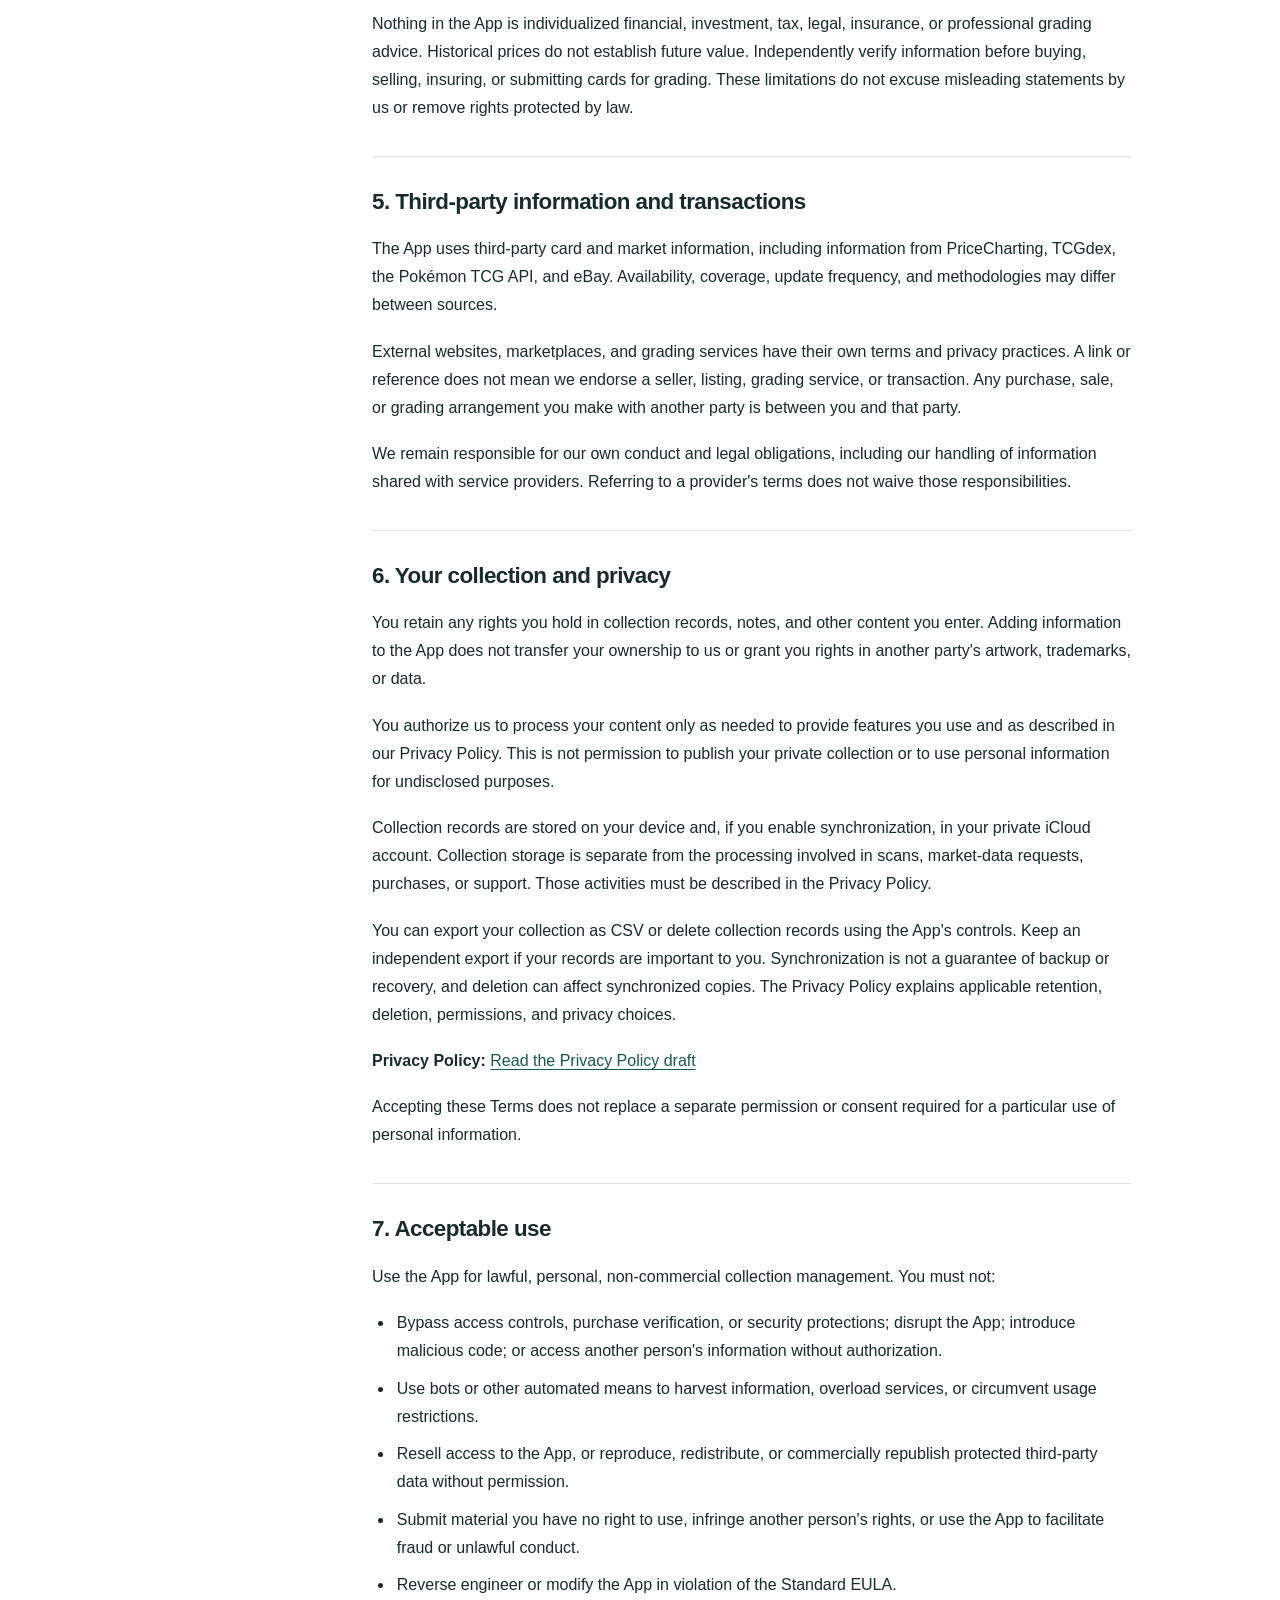
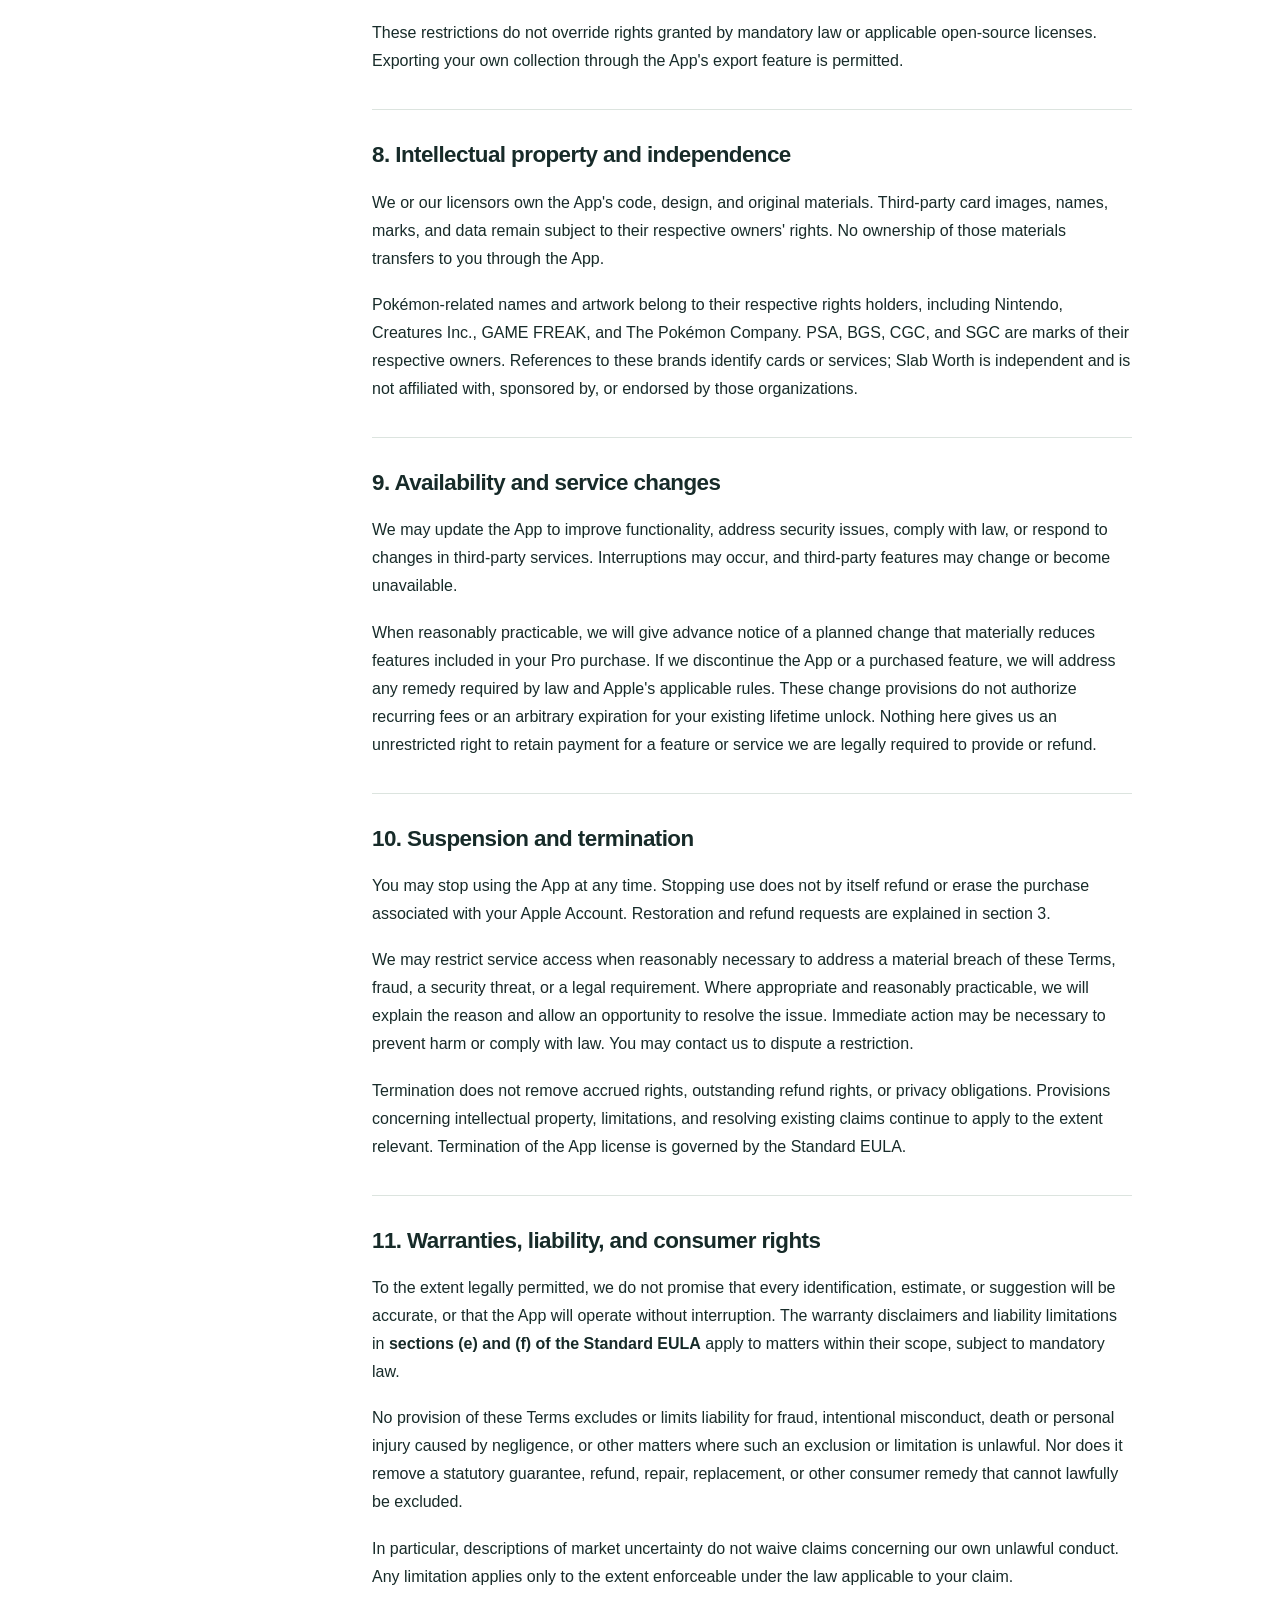
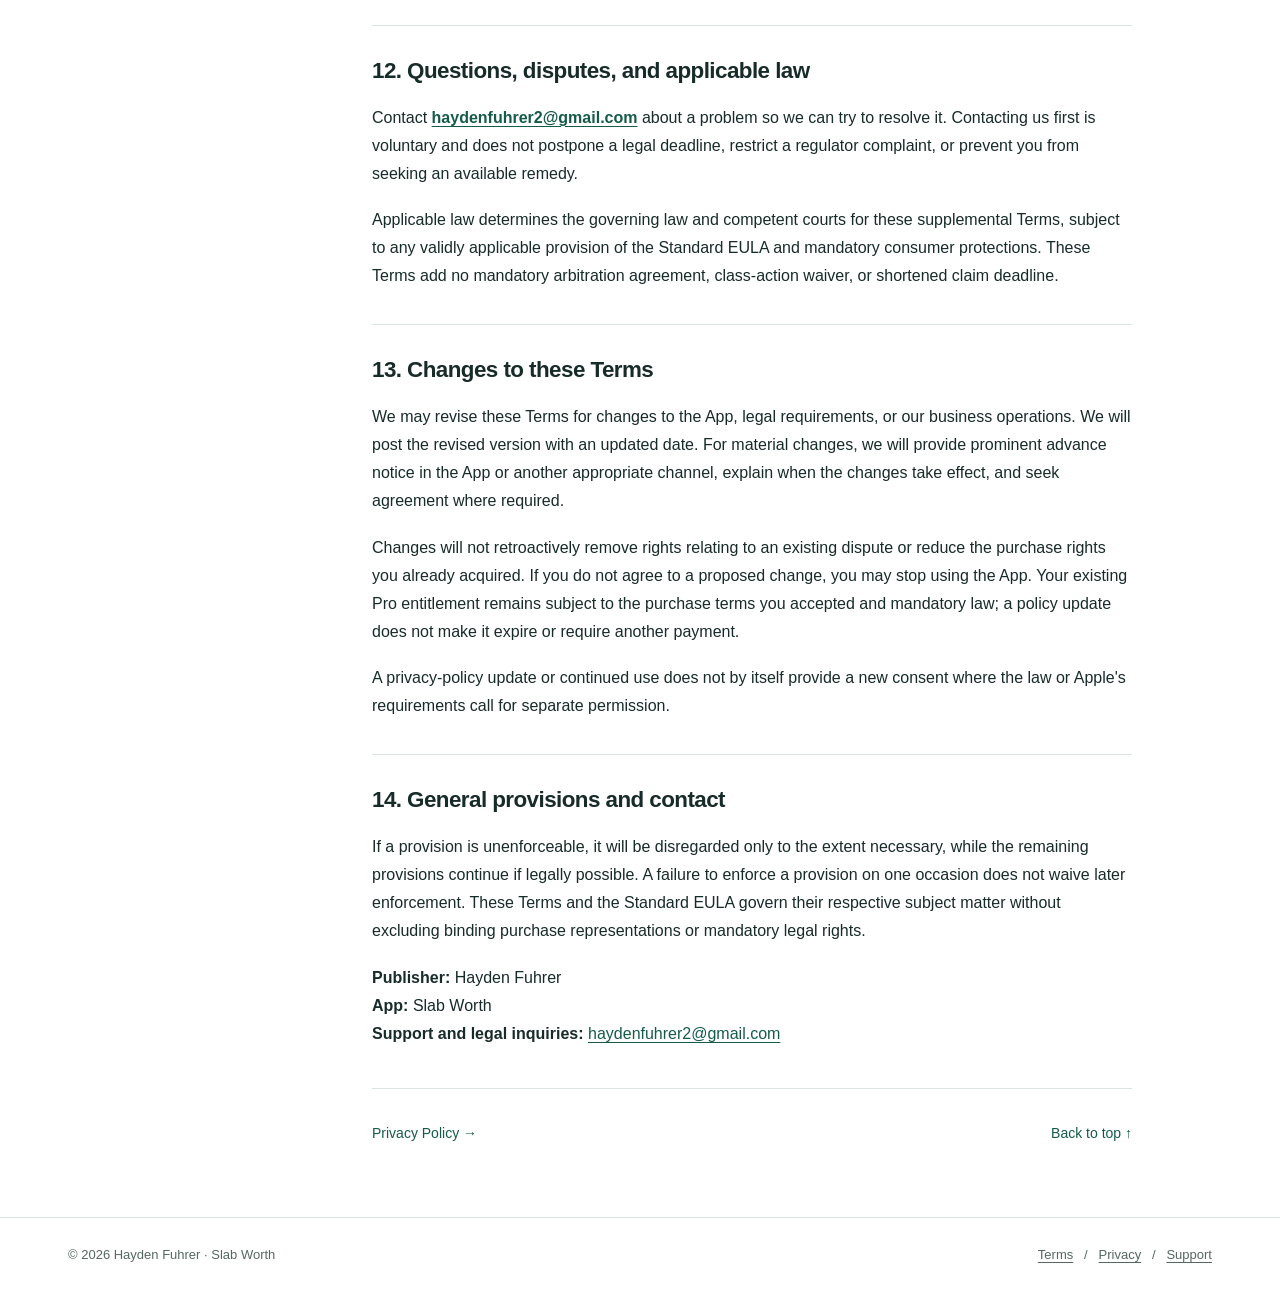
==== commit 6cd7bed9: "Add files via upload" ====
--- a/index.html
+++ b/index.html
@@ -42,7 +42,7 @@
     <main class="document" id="document" tabindex="-1">
       <div class="notice" role="note"><strong>Review draft</strong>These Terms are pending final verification. The linked Privacy Policy also contains details that need to be completed before publication.</div>
       <details class="mobile-contents"><summary>On this page</summary><nav aria-label="Mobile table of contents"><ol class="contents"><li><a href="#1-eligibility-and-the-apple-license"><span class="number">01</span><span>Eligibility and the Apple license</span></a></li><li><a href="#2-what-slab-worth-provides"><span class="number">02</span><span>What Slab Worth provides</span></a></li><li><a href="#3-free-features-and-slab-worth-pro"><span class="number">03</span><span>Free features and Slab Worth Pro</span></a></li><li><a href="#4-identification-valuation-and-grading-limitations"><span class="number">04</span><span>Identification, valuation, and grading limitations</span></a></li><li><a href="#5-third-party-information-and-transactions"><span class="number">05</span><span>Third-party information and transactions</span></a></li><li><a href="#6-your-collection-and-privacy"><span class="number">06</span><span>Your collection and privacy</span></a></li><li><a href="#7-acceptable-use"><span class="number">07</span><span>Acceptable use</span></a></li><li><a href="#8-intellectual-property-and-independence"><span class="number">08</span><span>Intellectual property and independence</span></a></li><li><a href="#9-availability-and-service-changes"><span class="number">09</span><span>Availability and service changes</span></a></li><li><a href="#10-suspension-and-termination"><span class="number">10</span><span>Suspension and termination</span></a></li><li><a href="#11-warranties-liability-and-consumer-rights"><span class="number">11</span><span>Warranties, liability, and consumer rights</span></a></li><li><a href="#12-questions-disputes-and-applicable-law"><span class="number">12</span><span>Questions, disputes, and applicable law</span></a></li><li><a href="#13-changes-to-these-terms"><span class="number">13</span><span>Changes to these Terms</span></a></li><li><a href="#14-general-provisions-and-contact"><span class="number">14</span><span>General provisions and contact</span></a></li></ol></nav></details>
-      <p>These Terms of Use (&quot;Terms&quot;) govern your use of Slab Worth and its related features and subscriptions (the &quot;App&quot;), provided by Hayden Fuhrer (&quot;we,&quot; &quot;us,&quot; or &quot;our&quot;). By accepting these Terms, or using the App after receiving clear notice that these Terms apply, you agree to them. If you do not agree, do not use the App.</p>
+      <p>These Terms of Use (&quot;Terms&quot;) govern your use of Slab Worth and its related features and in-app purchases (the &quot;App&quot;), provided by Hayden Fuhrer (&quot;we,&quot; &quot;us,&quot; or &quot;our&quot;). By accepting these Terms, or using the App after receiving clear notice that these Terms apply, you agree to them. If you do not agree, do not use the App.</p>
 <p>Nothing in these Terms limits consumer rights or other rights that applicable law does not allow you to waive.</p>
 <h2 id="1-eligibility-and-the-apple-license">1. Eligibility and the Apple license</h2>
 <p>You must have the legal capacity to agree to these Terms. If applicable law requires a parent or legal guardian to agree on your behalf, that person must agree and supervise your use. This does not replace any separate parental consent required for processing a child&#x27;s personal information.</p>
@@ -52,21 +52,21 @@
 <p>Slab Worth helps you identify collectible cards, organize your collection, view estimated market values, and compare possible grading outcomes. Its outputs are informational tools. We do not authenticate cards, assign official grades, provide certified appraisals, or guarantee a buyer, sale price, or return.</p>
 <p>Some features require a compatible device, current software, an internet connection, or access to third-party services. You are responsible for your device and connection charges.</p>
 <h2 id="3-free-features-and-slab-worth-pro">3. Free features and Slab Worth Pro</h2>
-<p>The App is free to download and includes a limited number of free scans. The available free allowance is described in the App. Slab Worth Pro is an optional monthly, automatically renewing subscription that provides unlimited scanning during an active subscription.</p>
+<p>The App is free to download and includes a limited number of free scans. The available free allowance is described in the App. <strong>Slab Worth Pro is an optional, one-time, non-consumable in-app purchase that provides a lifetime Pro unlock, including unlimited scanning for permitted personal use.</strong></p>
 <p>Unlimited scanning means that Pro does not impose a numerical scan allowance for permitted personal use. It does not authorize automated requests, resale, or other prohibited activity under section 7, and it does not guarantee uninterrupted availability or an accurate result for every scan.</p>
-<p>Before you subscribe, the purchase screen shows the subscription&#x27;s price in your local currency, billing period, included benefits, and any applicable offer. The price and offer displayed in Apple&#x27;s purchase confirmation govern that purchase. Free scans are not a subscription trial unless the offer expressly says so.</p>
-<h3>Billing and renewal</h3>
-<p>For purchases through the App Store, Apple processes payment using your Apple Account. Payment is charged when you confirm a paid purchase, or when a free trial converts to a paid subscription under its disclosed terms.</p>
-<p>Your subscription renews automatically for successive monthly periods unless canceled. To avoid the next renewal, cancel at least 24 hours before the current period ends. Apple may charge for renewal within the 24 hours before the period ends, at the applicable renewal price shown through Apple.</p>
-<h3>Cancellation and access</h3>
-<p>Manage or cancel your subscription in <strong>Settings → your name → Subscriptions</strong>, or through <a href="https://apps.apple.com/account/subscriptions">Apple&#x27;s subscription management page</a>. Canceling normally stops future renewals while leaving paid access available until the end of the current paid period, subject to Apple&#x27;s handling of refunds, revocations, and other account changes.</p>
-<p>Deleting the App, deleting collection data, disabling iCloud, or contacting us does not by itself cancel an Apple subscription.</p>
-<h3>Trials and introductory offers</h3>
-<p>Any trial or introductory offer is subject to the eligibility, duration, and subsequent price shown before purchase. Unless canceled in time, it converts to a paid subscription at that disclosed price. Cancel at least 24 hours before a trial ends to avoid a charge. Apple may end trial access immediately when a trial is canceled. Any remaining trial benefit may be lost when you change to a paid offer, as explained in Apple&#x27;s purchase flow.</p>
-<h3>Restoring access and refunds</h3>
-<p>Use the App&#x27;s <strong>Restore Purchases</strong> option with the Apple Account used for the purchase to restore an eligible subscription on supported devices. Family Sharing applies only if enabled for the relevant subscription and permitted by Apple.</p>
-<p>For App Store refund requests, use <a href="https://reportaproblem.apple.com/">Apple&#x27;s Report a Problem service</a>. Refund eligibility and processing follow Apple&#x27;s applicable terms and mandatory law. This does not remove any remedy you may have against us under consumer law. Contact us if paid features are not working.</p>
-<p>Any subscription price change will follow Apple&#x27;s notification and consent procedures and applicable law. Revising these Terms does not itself authorize a new charge.</p>
+<p>Before you buy, the purchase screen shows the one-time price in your local currency and the included Pro features. The price and offer displayed in Apple&#x27;s purchase confirmation govern that purchase. Using the free scans does not authorize a charge; you must separately confirm the purchase to unlock Pro.</p>
+<h3>One-time payment</h3>
+<p>For purchases through the App Store, Apple processes a single payment using your Apple Account when you confirm the purchase. <strong>There are no recurring charges, and no ongoing billing to cancel.</strong> A later price change for new customers does not create another charge for your existing Pro unlock.</p>
+<h3>What the lifetime unlock means</h3>
+<p>Your Pro entitlement has no scheduled expiration and is not consumed or reduced by scanning cards. You do not need to purchase the same unlock again to continue using the included Pro features.</p>
+<p>The unlock does not transfer ownership of the App or guarantee compatibility with every future device or operating system, uninterrupted operation, or permanent availability of external data sources. Section 9 explains service changes and your rights. These limitations do not authorize an arbitrary expiration of your purchase or remove rights arising from the offer you accepted or mandatory consumer law.</p>
+<h3>Restoring your purchase</h3>
+<p>The purchase is associated with the Apple Account used to buy it. Use the App&#x27;s <strong>Restore Purchases</strong> option with that account to restore eligible Pro access after reinstalling the App or on another supported device, without paying again for the same unlock. An internet connection may be needed for Apple to verify the purchase. Contact us if a valid purchase is not recognized.</p>
+<p>Family Sharing applies only if enabled for this purchase and permitted by Apple. Restoring the Pro unlock does not itself restore collection records that were deleted or were not backed up or synchronized.</p>
+<h3>Refunds and revoked purchases</h3>
+<p>Deleting the App, removing collection data, or stopping use does not by itself request a refund. For App Store refund requests, use <a href="https://reportaproblem.apple.com/">Apple&#x27;s Report a Problem service</a>. Refund eligibility and processing follow Apple&#x27;s applicable terms and mandatory law.</p>
+<p>If Apple refunds or validly revokes a purchase, the Pro access associated with that purchase may be removed. This does not remove any remedy you may have against us under consumer law. Contact us if paid features are not working.</p>
+<p>Revising these Terms does not itself authorize a new charge or require you to repurchase an existing Pro unlock.</p>
 <h2 id="4-identification-valuation-and-grading-limitations">4. Identification, valuation, and grading limitations</h2>
 <p>Card identification can be incorrect. Check the card name, set, number, language, printing, variant, condition, and grading label before relying on a result. A photograph or scan cannot establish authenticity or reveal every defect, alteration, or condition issue.</p>
 <p>Prices, grade-ladder values, portfolio totals, price history, and grading suggestions are estimates. Third-party information may be stale, incomplete, incorrectly matched, or unavailable. Asking prices may differ from completed sales. A displayed value may not include marketplace fees, taxes, shipping, insurance, grading charges, or the time and uncertainty involved in finding a buyer.</p>
@@ -86,7 +86,7 @@
 <h2 id="7-acceptable-use">7. Acceptable use</h2>
 <p>Use the App for lawful, personal, non-commercial collection management. You must not:</p>
 <ul>
-<li>Bypass access controls, subscription checks, or security protections; disrupt the App; introduce malicious code; or access another person&#x27;s information without authorization.</li>
+<li>Bypass access controls, purchase verification, or security protections; disrupt the App; introduce malicious code; or access another person&#x27;s information without authorization.</li>
 <li>Use bots or other automated means to harvest information, overload services, or circumvent usage restrictions.</li>
 <li>Resell access to the App, or reproduce, redistribute, or commercially republish protected third-party data without permission.</li>
 <li>Submit material you have no right to use, infringe another person&#x27;s rights, or use the App to facilitate fraud or unlawful conduct.</li>
@@ -98,9 +98,9 @@
 <p>Pokémon-related names and artwork belong to their respective rights holders, including Nintendo, Creatures Inc., GAME FREAK, and The Pokémon Company. PSA, BGS, CGC, and SGC are marks of their respective owners. References to these brands identify cards or services; Slab Worth is independent and is not affiliated with, sponsored by, or endorsed by those organizations.</p>
 <h2 id="9-availability-and-service-changes">9. Availability and service changes</h2>
 <p>We may update the App to improve functionality, address security issues, comply with law, or respond to changes in third-party services. Interruptions may occur, and third-party features may change or become unavailable.</p>
-<p>When reasonably practicable, we will give advance notice of a planned change that materially reduces an active paid service. If we discontinue a paid feature during a period you have already paid for, we will address any remedy required by law and Apple&#x27;s applicable rules. Nothing here gives us an unrestricted right to retain payment for a service we are legally required to provide or refund.</p>
+<p>When reasonably practicable, we will give advance notice of a planned change that materially reduces features included in your Pro purchase. If we discontinue the App or a purchased feature, we will address any remedy required by law and Apple&#x27;s applicable rules. These change provisions do not authorize recurring fees or an arbitrary expiration for your existing lifetime unlock. Nothing here gives us an unrestricted right to retain payment for a feature or service we are legally required to provide or refund.</p>
 <h2 id="10-suspension-and-termination">10. Suspension and termination</h2>
-<p>You may stop using the App at any time. Subscription cancellation is handled separately as explained in section 3.</p>
+<p>You may stop using the App at any time. Stopping use does not by itself refund or erase the purchase associated with your Apple Account. Restoration and refund requests are explained in section 3.</p>
 <p>We may restrict service access when reasonably necessary to address a material breach of these Terms, fraud, a security threat, or a legal requirement. Where appropriate and reasonably practicable, we will explain the reason and allow an opportunity to resolve the issue. Immediate action may be necessary to prevent harm or comply with law. You may contact us to dispute a restriction.</p>
 <p>Termination does not remove accrued rights, outstanding refund rights, or privacy obligations. Provisions concerning intellectual property, limitations, and resolving existing claims continue to apply to the extent relevant. Termination of the App license is governed by the Standard EULA.</p>
 <h2 id="11-warranties-liability-and-consumer-rights">11. Warranties, liability, and consumer rights</h2>
@@ -112,7 +112,7 @@
 <p>Applicable law determines the governing law and competent courts for these supplemental Terms, subject to any validly applicable provision of the Standard EULA and mandatory consumer protections. These Terms add no mandatory arbitration agreement, class-action waiver, or shortened claim deadline.</p>
 <h2 id="13-changes-to-these-terms">13. Changes to these Terms</h2>
 <p>We may revise these Terms for changes to the App, legal requirements, or our business operations. We will post the revised version with an updated date. For material changes, we will provide prominent advance notice in the App or another appropriate channel, explain when the changes take effect, and seek agreement where required.</p>
-<p>Changes will not retroactively remove rights relating to an existing dispute. If you do not agree to a proposed change, you may stop using the App and cancel future subscription renewals. Rights relating to a paid period remain subject to the terms accepted for that period and mandatory law.</p>
+<p>Changes will not retroactively remove rights relating to an existing dispute or reduce the purchase rights you already acquired. If you do not agree to a proposed change, you may stop using the App. Your existing Pro entitlement remains subject to the purchase terms you accepted and mandatory law; a policy update does not make it expire or require another payment.</p>
 <p>A privacy-policy update or continued use does not by itself provide a new consent where the law or Apple&#x27;s requirements call for separate permission.</p>
 <h2 id="14-general-provisions-and-contact">14. General provisions and contact</h2>
 <p>If a provision is unenforceable, it will be disregarded only to the extent necessary, while the remaining provisions continue if legally possible. A failure to enforce a provision on one occasion does not waive later enforcement. These Terms and the Standard EULA govern their respective subject matter without excluding binding purchase representations or mandatory legal rights.</p>
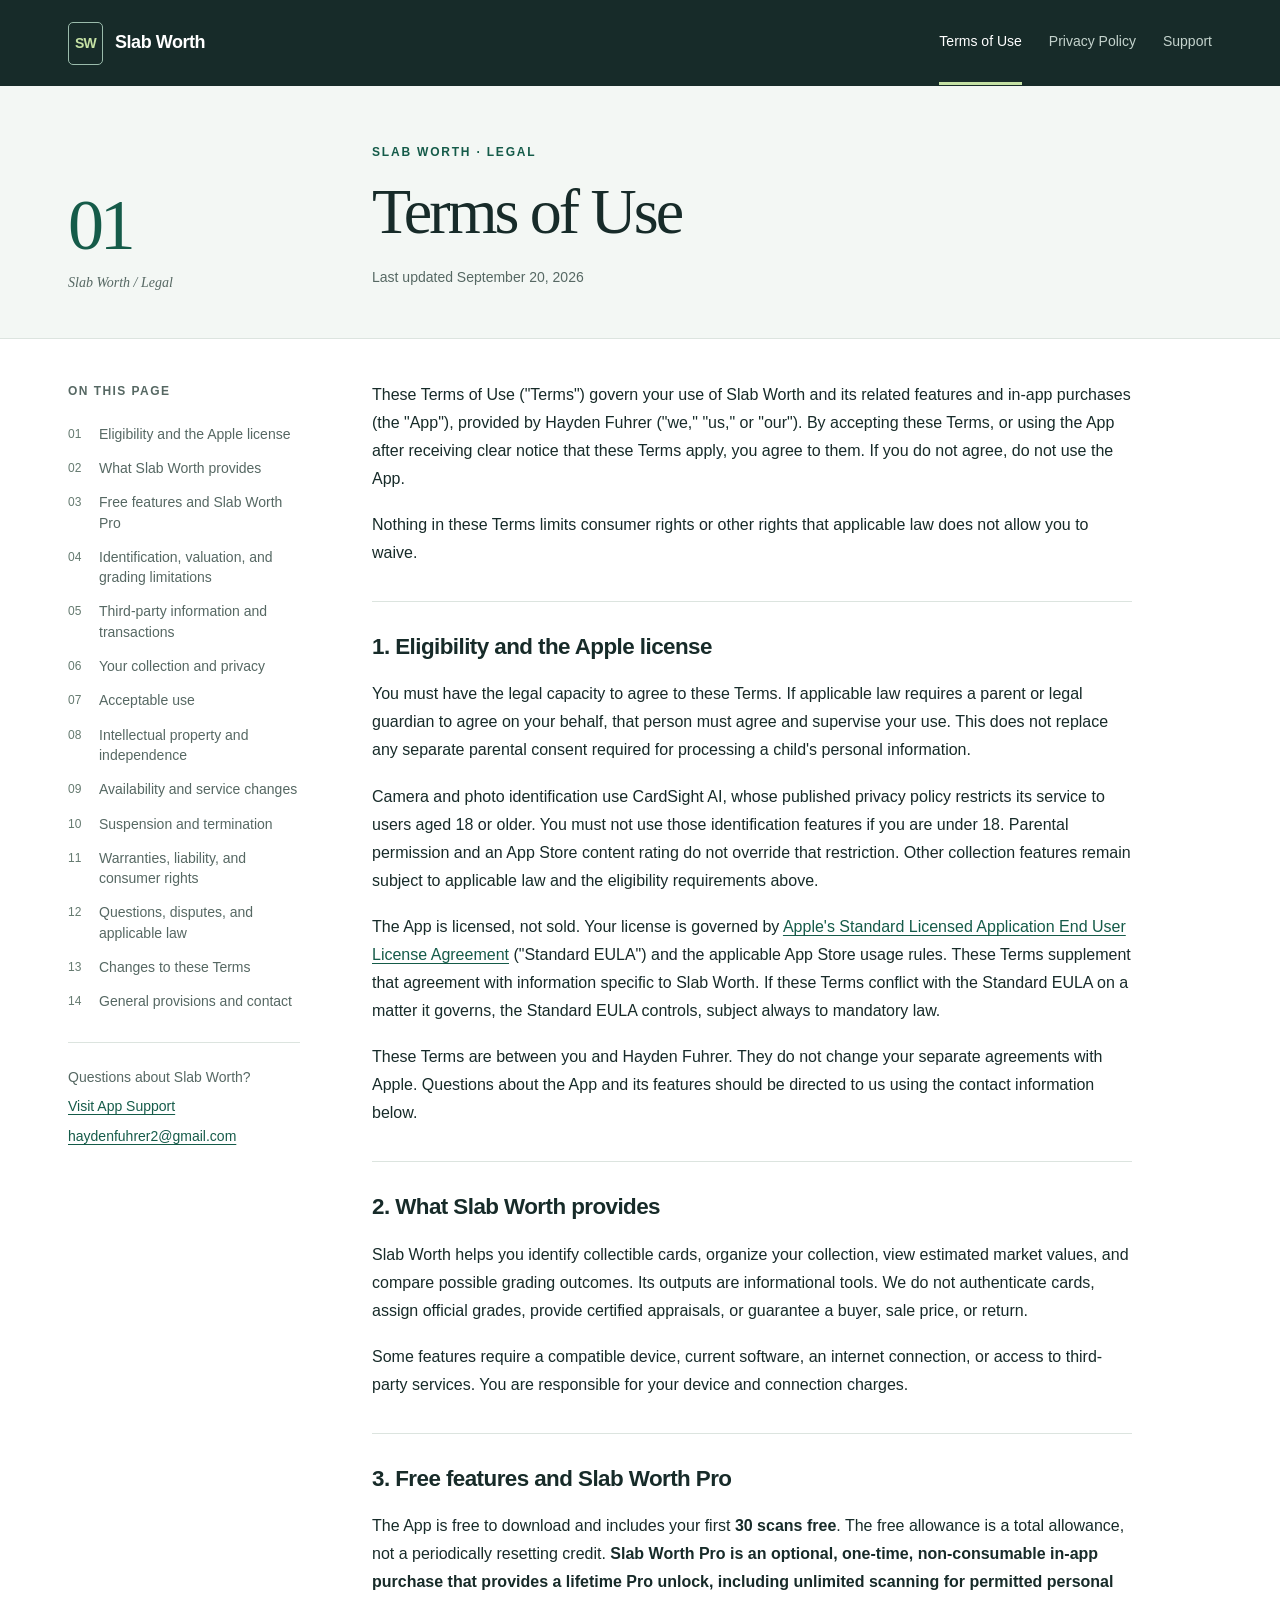
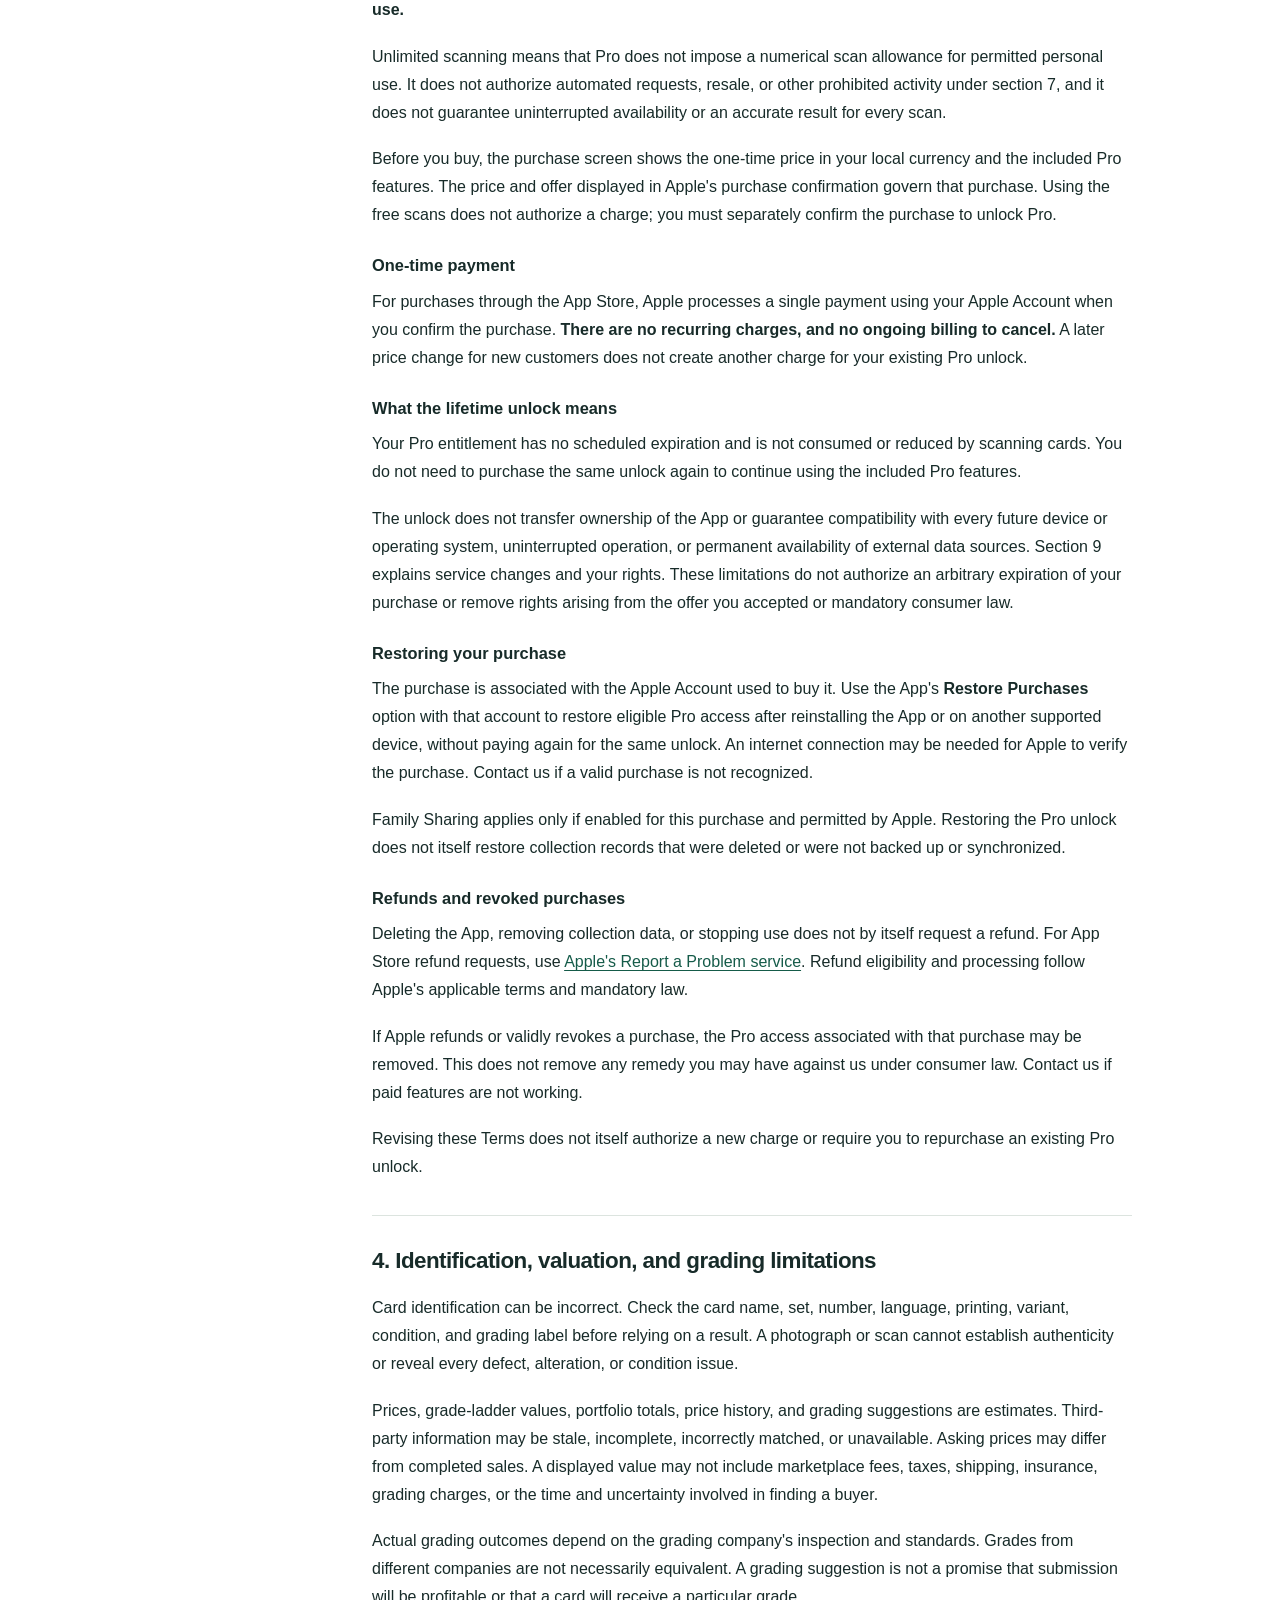
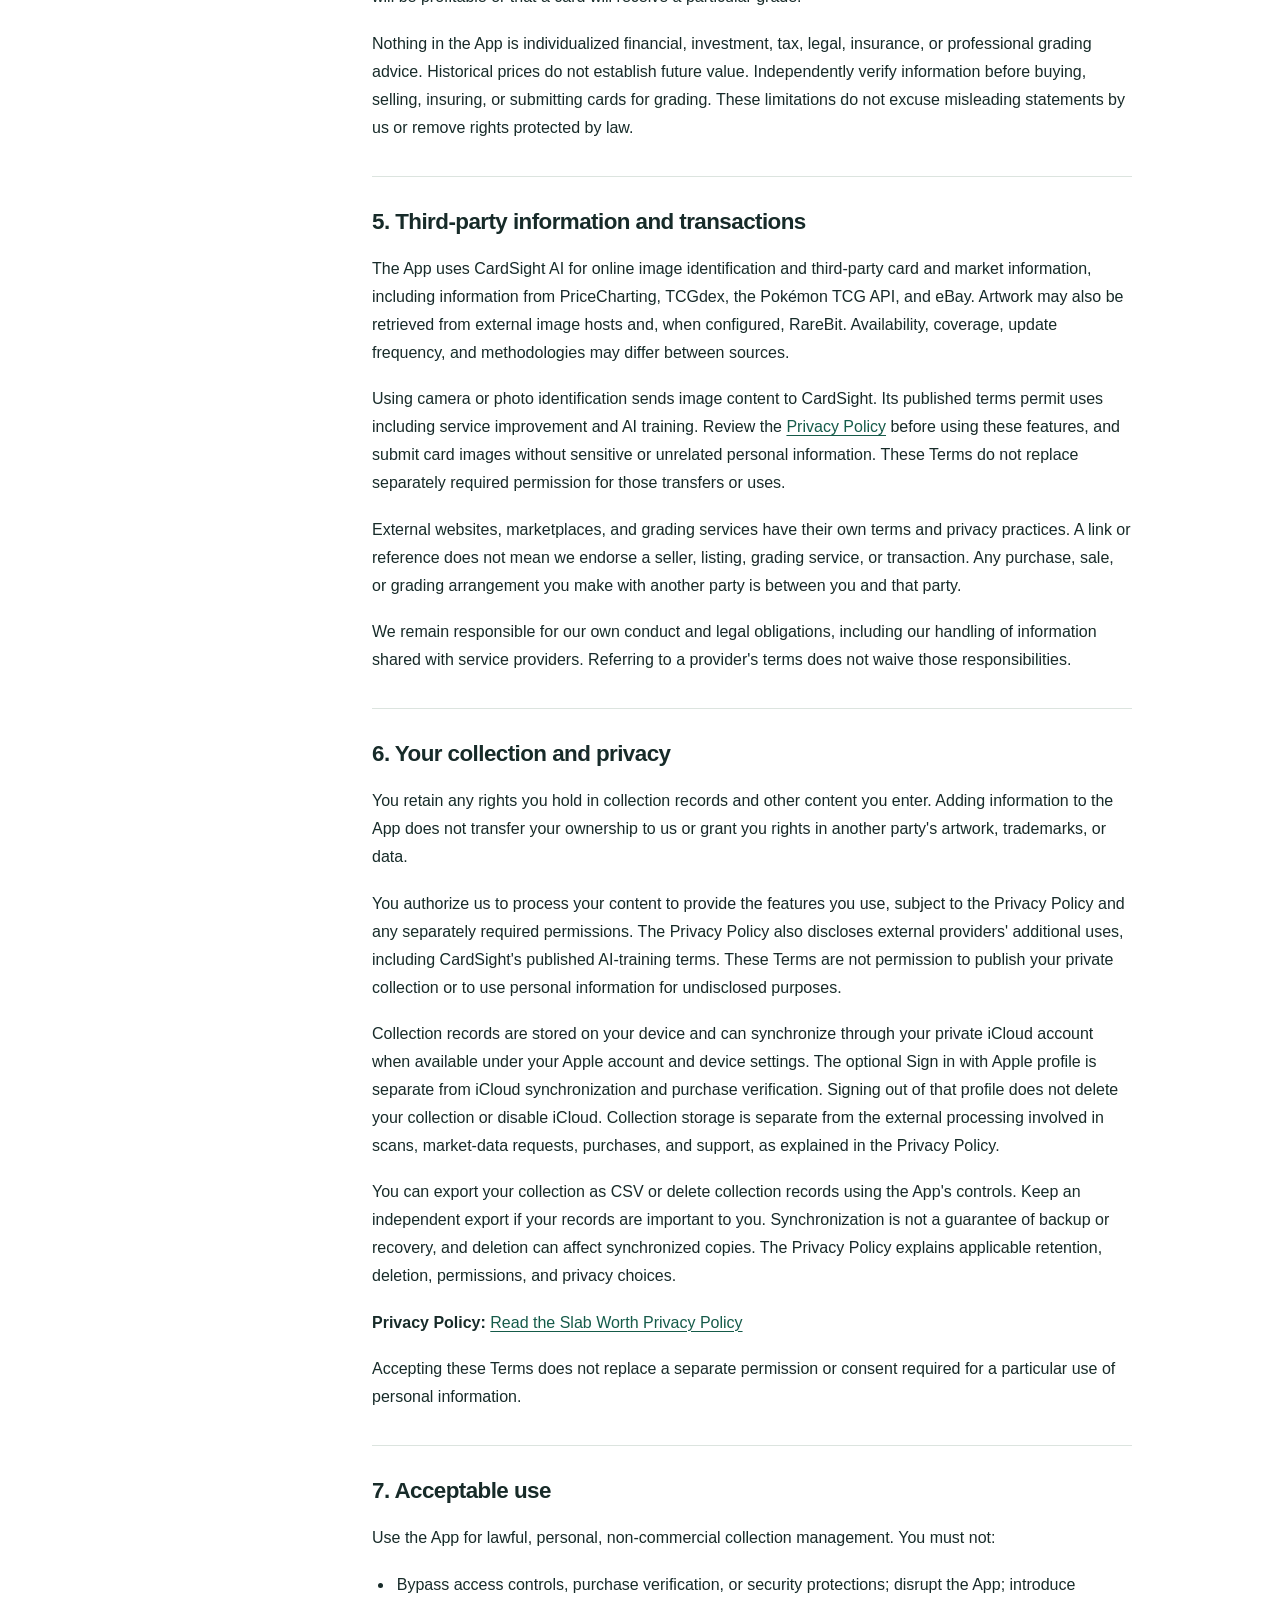
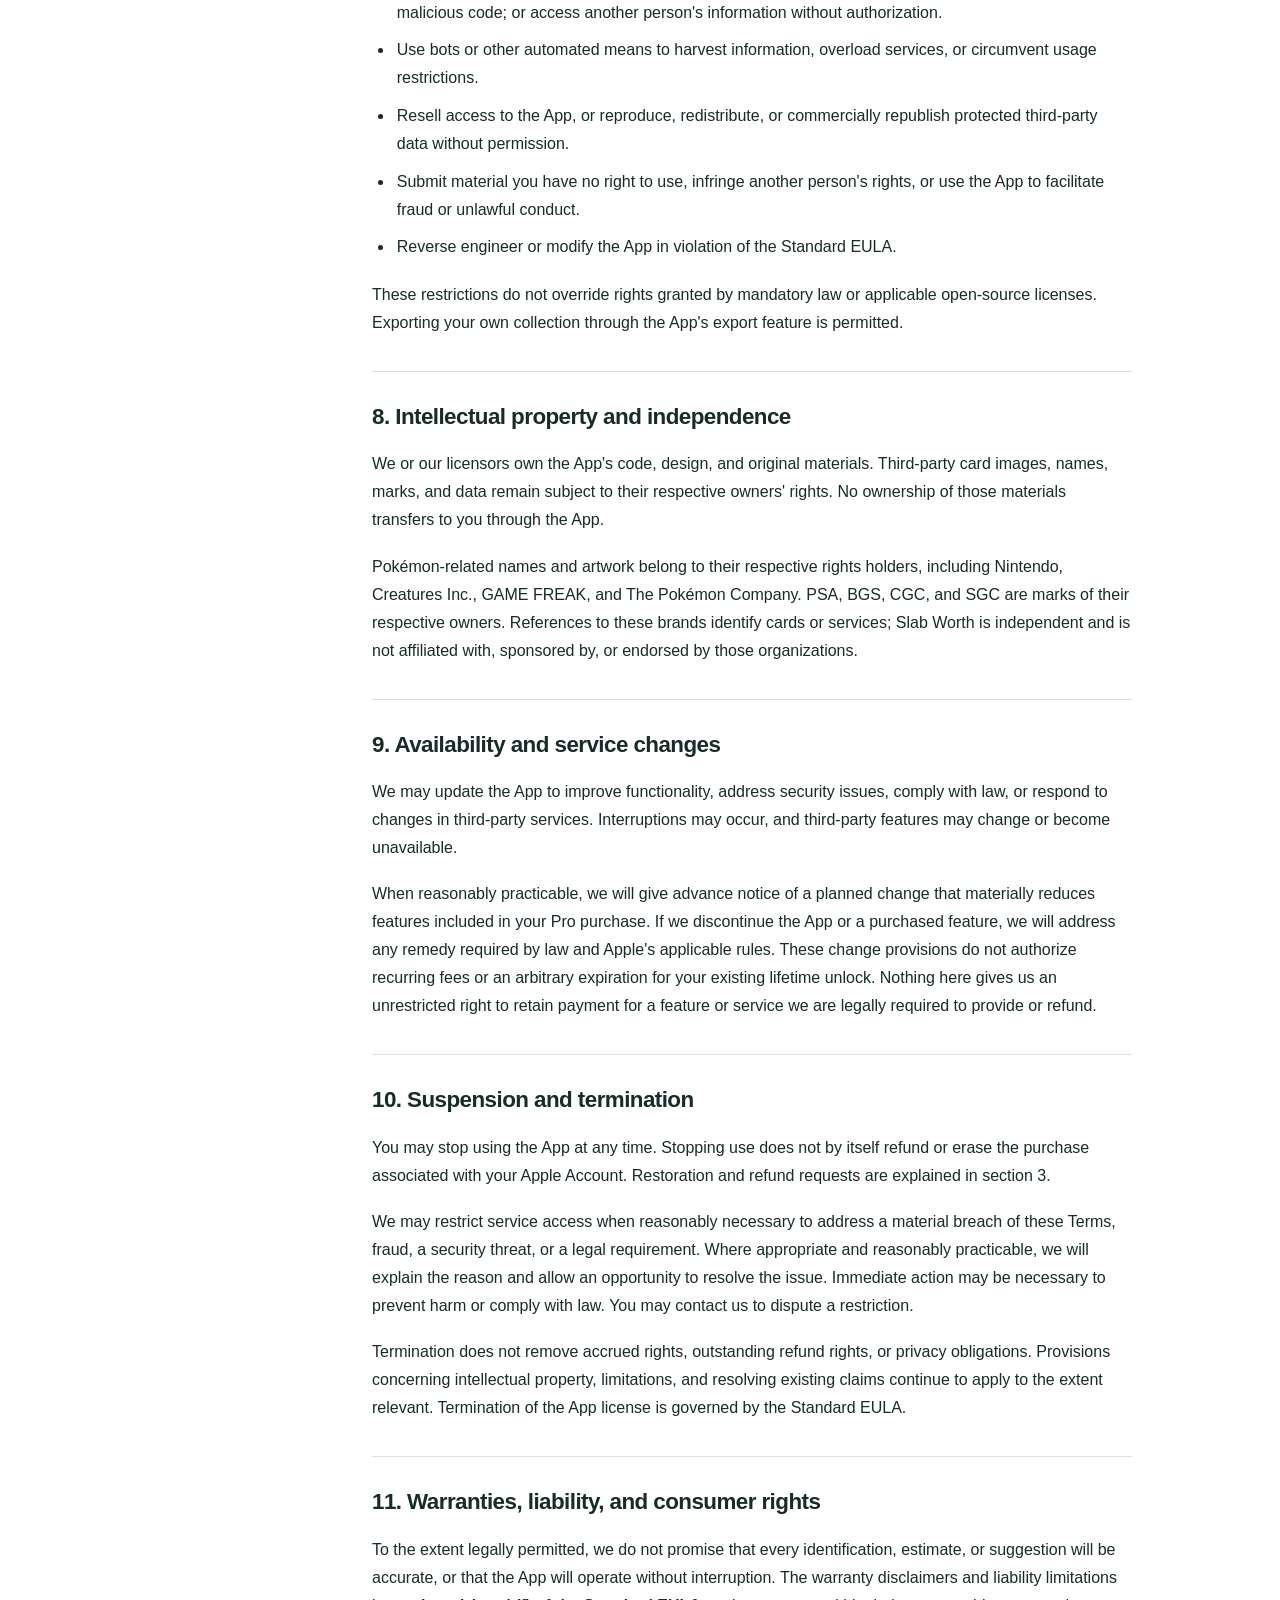
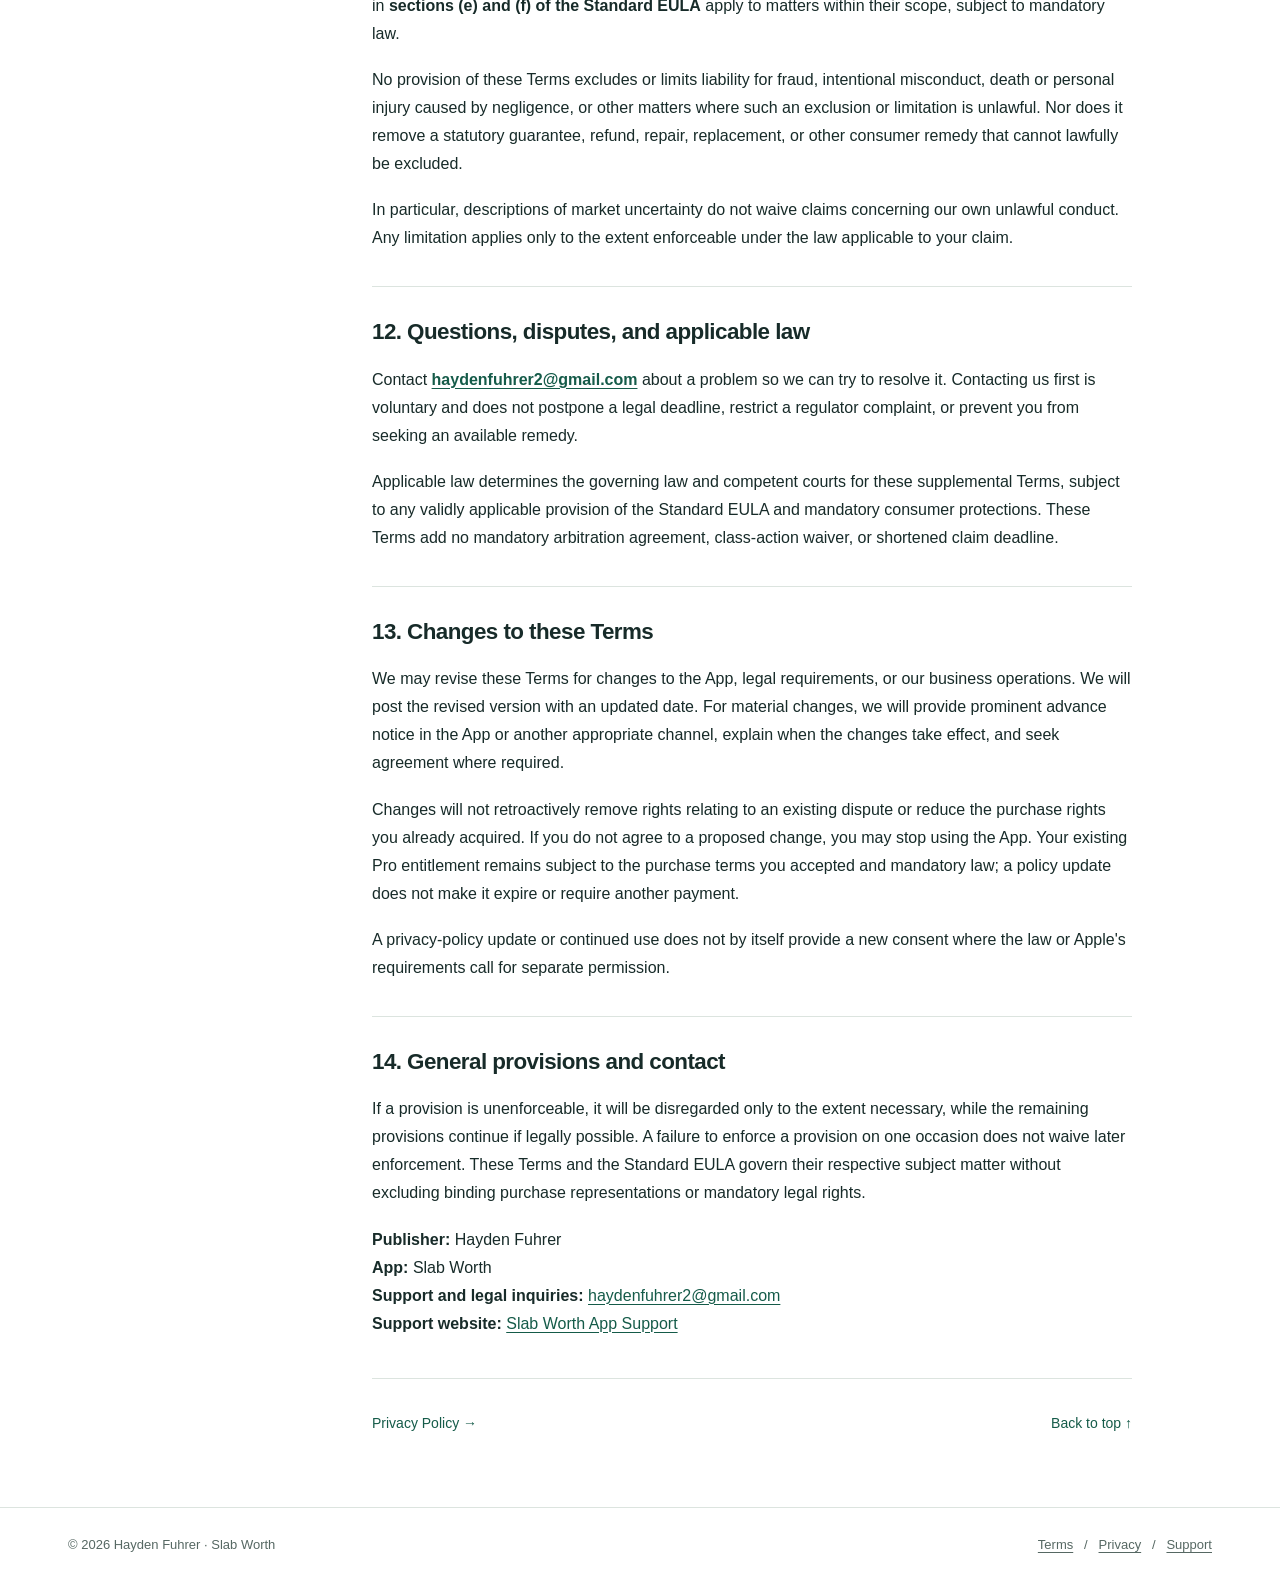
==== commit b1c95e2f: "Add files via upload" ====
--- a/index.html
+++ b/index.html
@@ -3,8 +3,8 @@
 <head>
   <meta charset="utf-8">
   <meta name="viewport" content="width=device-width, initial-scale=1">
-  <meta name="description" content="Slab Worth Terms of Use — review draft. Read the app’s legal terms and privacy information.">
-  <meta name="robots" content="noindex, follow">
+  <meta name="description" content="Slab Worth Terms of Use — read the app’s legal information.">
+  
   <meta name="theme-color" content="#172b29">
   <meta name="referrer" content="strict-origin-when-cross-origin">
   <title>Terms of Use · Slab Worth</title>
@@ -29,7 +29,7 @@
       <div>
         <p class="eyebrow">Slab Worth · Legal</p>
         <h1>Terms of Use</h1>
-        <div class="meta"><span>Last updated <time datetime="2026-09-20">September 20, 2026</time></span><span class="badge">Review draft</span></div>
+        <div class="meta"><span>Last updated <time datetime="2026-09-20">September 20, 2026</time></span></div>
       </div>
     </div>
   </div>
@@ -40,19 +40,20 @@
       <div class="side-contact"><p>Questions about Slab Worth?</p><p><a href="support.html">Visit App Support</a></p><a href="mailto:haydenfuhrer2@gmail.com">haydenfuhrer2@gmail.com</a></div>
     </aside>
     <main class="document" id="document" tabindex="-1">
-      <div class="notice" role="note"><strong>Review draft</strong>These Terms are pending final verification. The linked Privacy Policy also contains details that need to be completed before publication.</div>
+      
       <details class="mobile-contents"><summary>On this page</summary><nav aria-label="Mobile table of contents"><ol class="contents"><li><a href="#1-eligibility-and-the-apple-license"><span class="number">01</span><span>Eligibility and the Apple license</span></a></li><li><a href="#2-what-slab-worth-provides"><span class="number">02</span><span>What Slab Worth provides</span></a></li><li><a href="#3-free-features-and-slab-worth-pro"><span class="number">03</span><span>Free features and Slab Worth Pro</span></a></li><li><a href="#4-identification-valuation-and-grading-limitations"><span class="number">04</span><span>Identification, valuation, and grading limitations</span></a></li><li><a href="#5-third-party-information-and-transactions"><span class="number">05</span><span>Third-party information and transactions</span></a></li><li><a href="#6-your-collection-and-privacy"><span class="number">06</span><span>Your collection and privacy</span></a></li><li><a href="#7-acceptable-use"><span class="number">07</span><span>Acceptable use</span></a></li><li><a href="#8-intellectual-property-and-independence"><span class="number">08</span><span>Intellectual property and independence</span></a></li><li><a href="#9-availability-and-service-changes"><span class="number">09</span><span>Availability and service changes</span></a></li><li><a href="#10-suspension-and-termination"><span class="number">10</span><span>Suspension and termination</span></a></li><li><a href="#11-warranties-liability-and-consumer-rights"><span class="number">11</span><span>Warranties, liability, and consumer rights</span></a></li><li><a href="#12-questions-disputes-and-applicable-law"><span class="number">12</span><span>Questions, disputes, and applicable law</span></a></li><li><a href="#13-changes-to-these-terms"><span class="number">13</span><span>Changes to these Terms</span></a></li><li><a href="#14-general-provisions-and-contact"><span class="number">14</span><span>General provisions and contact</span></a></li></ol></nav></details>
       <p>These Terms of Use (&quot;Terms&quot;) govern your use of Slab Worth and its related features and in-app purchases (the &quot;App&quot;), provided by Hayden Fuhrer (&quot;we,&quot; &quot;us,&quot; or &quot;our&quot;). By accepting these Terms, or using the App after receiving clear notice that these Terms apply, you agree to them. If you do not agree, do not use the App.</p>
 <p>Nothing in these Terms limits consumer rights or other rights that applicable law does not allow you to waive.</p>
 <h2 id="1-eligibility-and-the-apple-license">1. Eligibility and the Apple license</h2>
 <p>You must have the legal capacity to agree to these Terms. If applicable law requires a parent or legal guardian to agree on your behalf, that person must agree and supervise your use. This does not replace any separate parental consent required for processing a child&#x27;s personal information.</p>
+<p>Camera and photo identification use CardSight AI, whose published privacy policy restricts its service to users aged 18 or older. You must not use those identification features if you are under 18. Parental permission and an App Store content rating do not override that restriction. Other collection features remain subject to applicable law and the eligibility requirements above.</p>
 <p>The App is licensed, not sold. Your license is governed by <a href="https://www.apple.com/legal/internet-services/itunes/dev/stdeula/">Apple&#x27;s Standard Licensed Application End User License Agreement</a> (&quot;Standard EULA&quot;) and the applicable App Store usage rules. These Terms supplement that agreement with information specific to Slab Worth. If these Terms conflict with the Standard EULA on a matter it governs, the Standard EULA controls, subject always to mandatory law.</p>
 <p>These Terms are between you and Hayden Fuhrer. They do not change your separate agreements with Apple. Questions about the App and its features should be directed to us using the contact information below.</p>
 <h2 id="2-what-slab-worth-provides">2. What Slab Worth provides</h2>
 <p>Slab Worth helps you identify collectible cards, organize your collection, view estimated market values, and compare possible grading outcomes. Its outputs are informational tools. We do not authenticate cards, assign official grades, provide certified appraisals, or guarantee a buyer, sale price, or return.</p>
 <p>Some features require a compatible device, current software, an internet connection, or access to third-party services. You are responsible for your device and connection charges.</p>
 <h2 id="3-free-features-and-slab-worth-pro">3. Free features and Slab Worth Pro</h2>
-<p>The App is free to download and includes a limited number of free scans. The available free allowance is described in the App. <strong>Slab Worth Pro is an optional, one-time, non-consumable in-app purchase that provides a lifetime Pro unlock, including unlimited scanning for permitted personal use.</strong></p>
+<p>The App is free to download and includes your first <strong>30 scans free</strong>. The free allowance is a total allowance, not a periodically resetting credit. <strong>Slab Worth Pro is an optional, one-time, non-consumable in-app purchase that provides a lifetime Pro unlock, including unlimited scanning for permitted personal use.</strong></p>
 <p>Unlimited scanning means that Pro does not impose a numerical scan allowance for permitted personal use. It does not authorize automated requests, resale, or other prohibited activity under section 7, and it does not guarantee uninterrupted availability or an accurate result for every scan.</p>
 <p>Before you buy, the purchase screen shows the one-time price in your local currency and the included Pro features. The price and offer displayed in Apple&#x27;s purchase confirmation govern that purchase. Using the free scans does not authorize a charge; you must separately confirm the purchase to unlock Pro.</p>
 <h3>One-time payment</h3>
@@ -73,15 +74,16 @@
 <p>Actual grading outcomes depend on the grading company&#x27;s inspection and standards. Grades from different companies are not necessarily equivalent. A grading suggestion is not a promise that submission will be profitable or that a card will receive a particular grade.</p>
 <p>Nothing in the App is individualized financial, investment, tax, legal, insurance, or professional grading advice. Historical prices do not establish future value. Independently verify information before buying, selling, insuring, or submitting cards for grading. These limitations do not excuse misleading statements by us or remove rights protected by law.</p>
 <h2 id="5-third-party-information-and-transactions">5. Third-party information and transactions</h2>
-<p>The App uses third-party card and market information, including information from PriceCharting, TCGdex, the Pokémon TCG API, and eBay. Availability, coverage, update frequency, and methodologies may differ between sources.</p>
+<p>The App uses CardSight AI for online image identification and third-party card and market information, including information from PriceCharting, TCGdex, the Pokémon TCG API, and eBay. Artwork may also be retrieved from external image hosts and, when configured, RareBit. Availability, coverage, update frequency, and methodologies may differ between sources.</p>
+<p>Using camera or photo identification sends image content to CardSight. Its published terms permit uses including service improvement and AI training. Review the <a href="privacy.html#3-camera-and-photo-identification-with-cardsight-ai">Privacy Policy</a> before using these features, and submit card images without sensitive or unrelated personal information. These Terms do not replace separately required permission for those transfers or uses.</p>
 <p>External websites, marketplaces, and grading services have their own terms and privacy practices. A link or reference does not mean we endorse a seller, listing, grading service, or transaction. Any purchase, sale, or grading arrangement you make with another party is between you and that party.</p>
 <p>We remain responsible for our own conduct and legal obligations, including our handling of information shared with service providers. Referring to a provider&#x27;s terms does not waive those responsibilities.</p>
 <h2 id="6-your-collection-and-privacy">6. Your collection and privacy</h2>
-<p>You retain any rights you hold in collection records, notes, and other content you enter. Adding information to the App does not transfer your ownership to us or grant you rights in another party&#x27;s artwork, trademarks, or data.</p>
-<p>You authorize us to process your content only as needed to provide features you use and as described in our Privacy Policy. This is not permission to publish your private collection or to use personal information for undisclosed purposes.</p>
-<p>Collection records are stored on your device and, if you enable synchronization, in your private iCloud account. Collection storage is separate from the processing involved in scans, market-data requests, purchases, or support. Those activities must be described in the Privacy Policy.</p>
+<p>You retain any rights you hold in collection records and other content you enter. Adding information to the App does not transfer your ownership to us or grant you rights in another party&#x27;s artwork, trademarks, or data.</p>
+<p>You authorize us to process your content to provide the features you use, subject to the Privacy Policy and any separately required permissions. The Privacy Policy also discloses external providers&#x27; additional uses, including CardSight&#x27;s published AI-training terms. These Terms are not permission to publish your private collection or to use personal information for undisclosed purposes.</p>
+<p>Collection records are stored on your device and can synchronize through your private iCloud account when available under your Apple account and device settings. The optional Sign in with Apple profile is separate from iCloud synchronization and purchase verification. Signing out of that profile does not delete your collection or disable iCloud. Collection storage is separate from the external processing involved in scans, market-data requests, purchases, and support, as explained in the Privacy Policy.</p>
 <p>You can export your collection as CSV or delete collection records using the App&#x27;s controls. Keep an independent export if your records are important to you. Synchronization is not a guarantee of backup or recovery, and deletion can affect synchronized copies. The Privacy Policy explains applicable retention, deletion, permissions, and privacy choices.</p>
-<p><strong>Privacy Policy:</strong> <a href="privacy.html">Read the Privacy Policy draft</a></p>
+<p><strong>Privacy Policy:</strong> <a href="privacy.html">Read the Slab Worth Privacy Policy</a></p>
 <p>Accepting these Terms does not replace a separate permission or consent required for a particular use of personal information.</p>
 <h2 id="7-acceptable-use">7. Acceptable use</h2>
 <p>Use the App for lawful, personal, non-commercial collection management. You must not:</p>
@@ -116,7 +118,7 @@
 <p>A privacy-policy update or continued use does not by itself provide a new consent where the law or Apple&#x27;s requirements call for separate permission.</p>
 <h2 id="14-general-provisions-and-contact">14. General provisions and contact</h2>
 <p>If a provision is unenforceable, it will be disregarded only to the extent necessary, while the remaining provisions continue if legally possible. A failure to enforce a provision on one occasion does not waive later enforcement. These Terms and the Standard EULA govern their respective subject matter without excluding binding purchase representations or mandatory legal rights.</p>
-<p><strong>Publisher:</strong> Hayden Fuhrer<br> <strong>App:</strong> Slab Worth<br> <strong>Support and legal inquiries:</strong> <a href="mailto:haydenfuhrer2@gmail.com">haydenfuhrer2@gmail.com</a></p>
+<p><strong>Publisher:</strong> Hayden Fuhrer<br> <strong>App:</strong> Slab Worth<br> <strong>Support and legal inquiries:</strong> <a href="mailto:haydenfuhrer2@gmail.com">haydenfuhrer2@gmail.com</a><br> <strong>Support website:</strong> <a href="https://mealmusedev-cloud.github.io/SlabWorth/support.html">Slab Worth App Support</a></p>
       <div class="page-end"><a href="privacy.html">Privacy Policy →</a><a href="#top">Back to top ↑</a></div>
     </main>
   </div>
